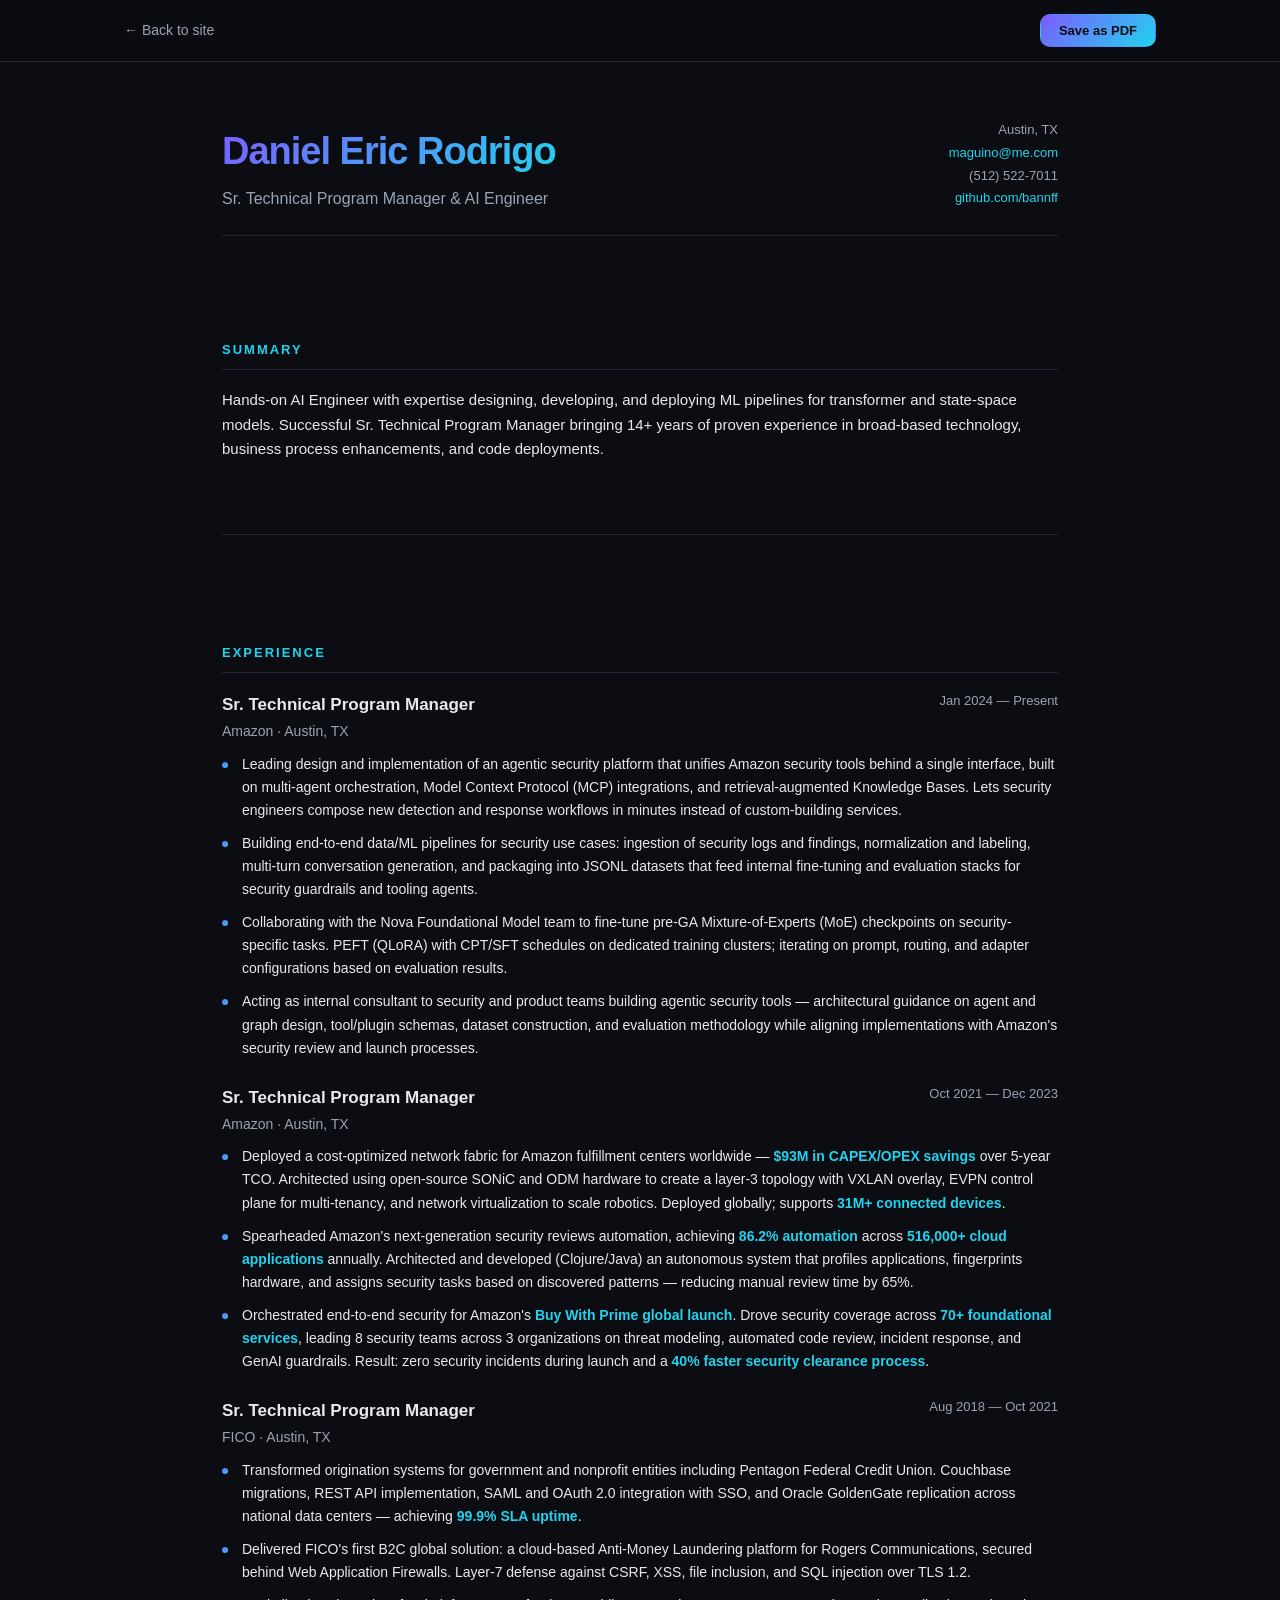
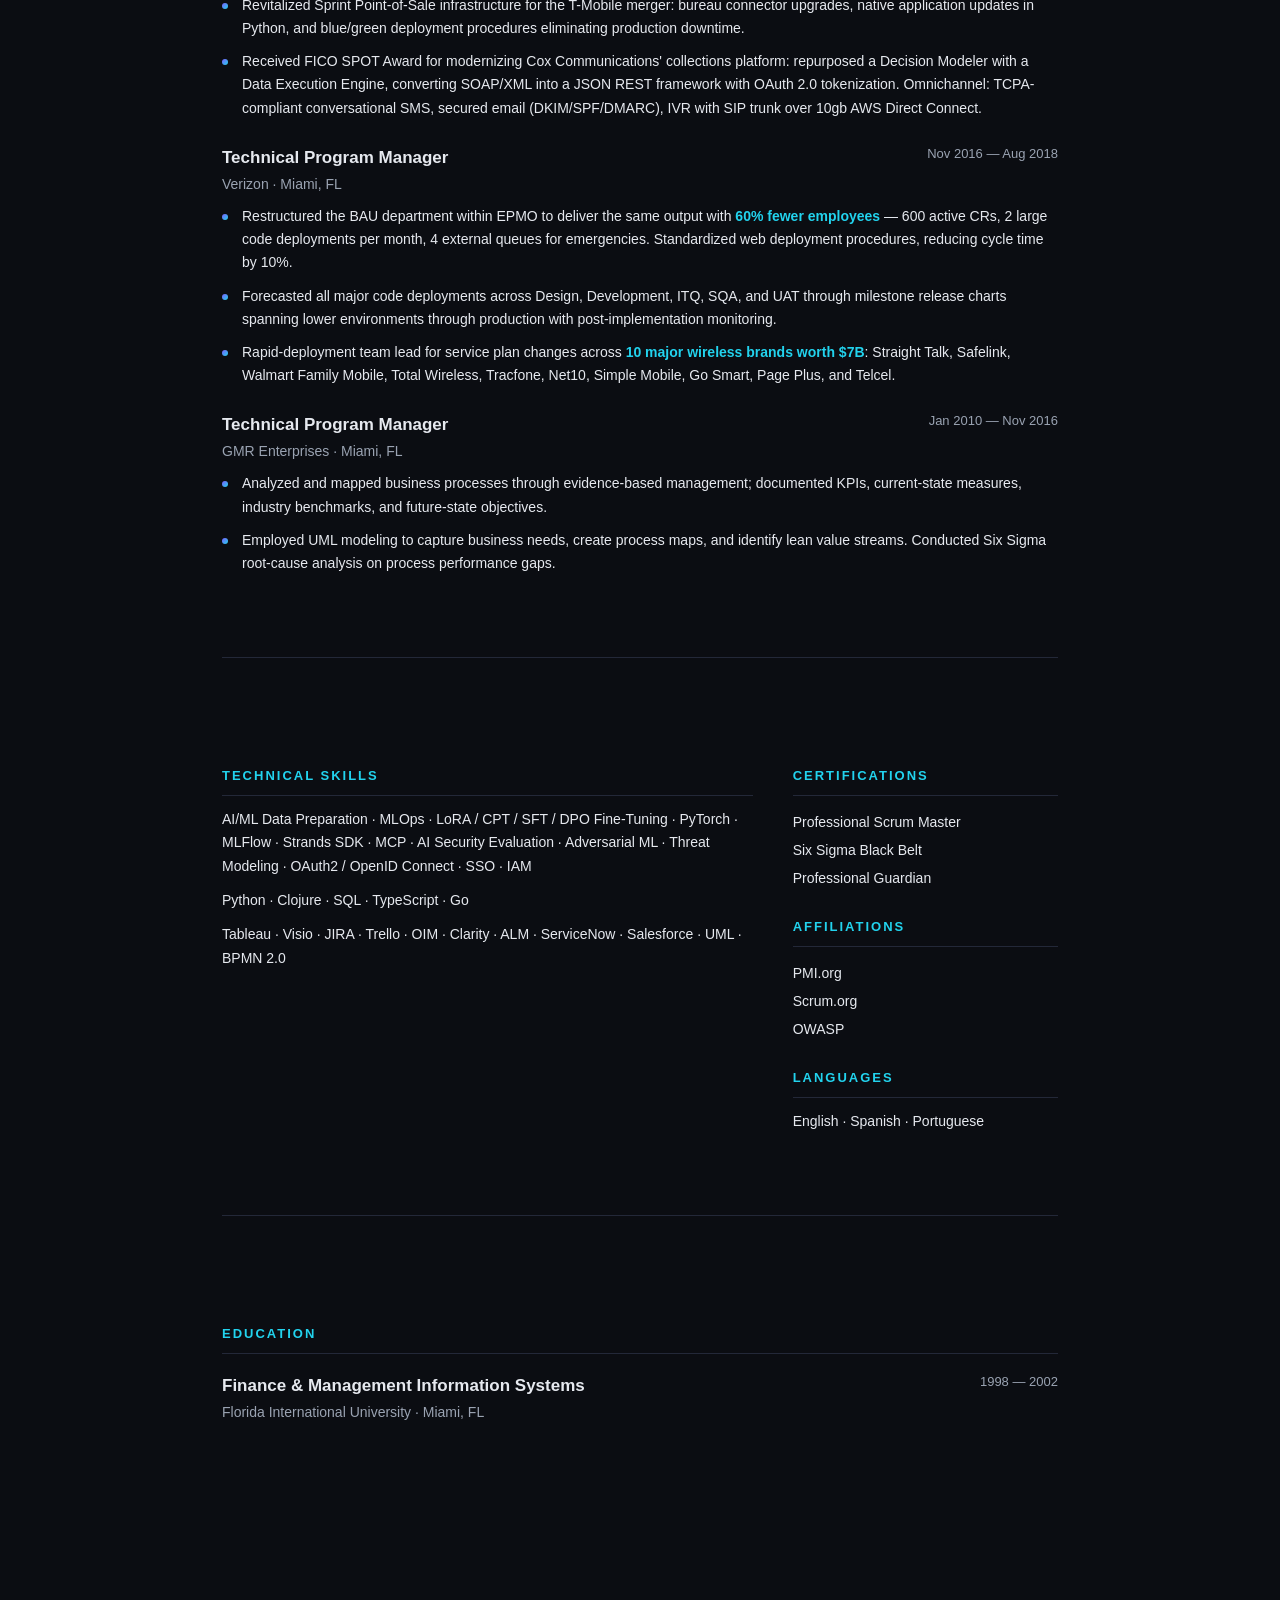
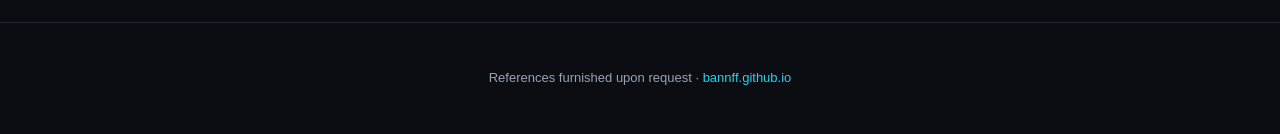
==== resume.html @ 6286c417 "feat: programs section, resume page, SEO, OG tags, sticky resume link" ====
<!DOCTYPE html>
<html lang="en">
<head>
  <meta charset="UTF-8" />
  <meta name="viewport" content="width=device-width, initial-scale=1.0" />
  <title>Daniel Rodrigo — Resume</title>
  <meta name="description" content="Resume of Daniel Rodrigo, Sr. Technical Program Manager and AI Engineer at Amazon. 14+ years of experience." />
  <link rel="icon" href="data:image/svg+xml,<svg xmlns=%22http://www.w3.org/2000/svg%22 viewBox=%220 0 100 100%22><text y=%22.9em%22 font-size=%2290%22>⚡</text></svg>" />
  <link rel="stylesheet" href="styles.css" />
  <link rel="stylesheet" href="resume.css" />
</head>
<body class="resume-body">
  <nav class="resume-nav">
    <div class="container resume-nav-inner">
      <a href="index.html" class="back-link">← Back to site</a>
      <button onclick="window.print()" class="btn primary print-btn">Save as PDF</button>
    </div>
  </nav>

  <main class="resume">
    <header class="resume-header">
      <div class="resume-header-left">
        <h1>Daniel Eric Rodrigo</h1>
        <p class="resume-title">Sr. Technical Program Manager &amp; AI Engineer</p>
      </div>
      <div class="resume-header-right">
        <p>Austin, TX</p>
        <p><a href="mailto:maguino@me.com">maguino@me.com</a></p>
        <p>(512) 522-7011</p>
        <p><a href="https://github.com/bannff" target="_blank" rel="noopener">github.com/bannff</a></p>
      </div>
    </header>

    <section class="resume-section">
      <h2>Summary</h2>
      <p>Hands-on AI Engineer with expertise designing, developing, and deploying ML pipelines for transformer and state-space models. Successful Sr. Technical Program Manager bringing 14+ years of proven experience in broad-based technology, business process enhancements, and code deployments.</p>
    </section>

    <section class="resume-section">
      <h2>Experience</h2>

      <article class="job">
        <div class="job-header">
          <div>
            <h3>Sr. Technical Program Manager</h3>
            <p class="company">Amazon · Austin, TX</p>
          </div>
          <p class="dates">Jan 2024 — Present</p>
        </div>
        <ul>
          <li>Leading design and implementation of an agentic security platform that unifies Amazon security tools behind a single interface, built on multi-agent orchestration, Model Context Protocol (MCP) integrations, and retrieval-augmented Knowledge Bases. Lets security engineers compose new detection and response workflows in minutes instead of custom-building services.</li>
          <li>Building end-to-end data/ML pipelines for security use cases: ingestion of security logs and findings, normalization and labeling, multi-turn conversation generation, and packaging into JSONL datasets that feed internal fine-tuning and evaluation stacks for security guardrails and tooling agents.</li>
          <li>Collaborating with the Nova Foundational Model team to fine-tune pre-GA Mixture-of-Experts (MoE) checkpoints on security-specific tasks. PEFT (QLoRA) with CPT/SFT schedules on dedicated training clusters; iterating on prompt, routing, and adapter configurations based on evaluation results.</li>
          <li>Acting as internal consultant to security and product teams building agentic security tools — architectural guidance on agent and graph design, tool/plugin schemas, dataset construction, and evaluation methodology while aligning implementations with Amazon's security review and launch processes.</li>
        </ul>
      </article>

      <article class="job">
        <div class="job-header">
          <div>
            <h3>Sr. Technical Program Manager</h3>
            <p class="company">Amazon · Austin, TX</p>
          </div>
          <p class="dates">Oct 2021 — Dec 2023</p>
        </div>
        <ul>
          <li>Deployed a cost-optimized network fabric for Amazon fulfillment centers worldwide — <strong>$93M in CAPEX/OPEX savings</strong> over 5-year TCO. Architected using open-source SONiC and ODM hardware to create a layer-3 topology with VXLAN overlay, EVPN control plane for multi-tenancy, and network virtualization to scale robotics. Deployed globally; supports <strong>31M+ connected devices</strong>.</li>
          <li>Spearheaded Amazon's next-generation security reviews automation, achieving <strong>86.2% automation</strong> across <strong>516,000+ cloud applications</strong> annually. Architected and developed (Clojure/Java) an autonomous system that profiles applications, fingerprints hardware, and assigns security tasks based on discovered patterns — reducing manual review time by 65%.</li>
          <li>Orchestrated end-to-end security for Amazon's <strong>Buy With Prime global launch</strong>. Drove security coverage across <strong>70+ foundational services</strong>, leading 8 security teams across 3 organizations on threat modeling, automated code review, incident response, and GenAI guardrails. Result: zero security incidents during launch and a <strong>40% faster security clearance process</strong>.</li>
        </ul>
      </article>

      <article class="job">
        <div class="job-header">
          <div>
            <h3>Sr. Technical Program Manager</h3>
            <p class="company">FICO · Austin, TX</p>
          </div>
          <p class="dates">Aug 2018 — Oct 2021</p>
        </div>
        <ul>
          <li>Transformed origination systems for government and nonprofit entities including Pentagon Federal Credit Union. Couchbase migrations, REST API implementation, SAML and OAuth 2.0 integration with SSO, and Oracle GoldenGate replication across national data centers — achieving <strong>99.9% SLA uptime</strong>.</li>
          <li>Delivered FICO's first B2C global solution: a cloud-based Anti-Money Laundering platform for Rogers Communications, secured behind Web Application Firewalls. Layer-7 defense against CSRF, XSS, file inclusion, and SQL injection over TLS 1.2.</li>
          <li>Revitalized Sprint Point-of-Sale infrastructure for the T-Mobile merger: bureau connector upgrades, native application updates in Python, and blue/green deployment procedures eliminating production downtime.</li>
          <li>Received FICO SPOT Award for modernizing Cox Communications' collections platform: repurposed a Decision Modeler with a Data Execution Engine, converting SOAP/XML into a JSON REST framework with OAuth 2.0 tokenization. Omnichannel: TCPA-compliant conversational SMS, secured email (DKIM/SPF/DMARC), IVR with SIP trunk over 10gb AWS Direct Connect.</li>
        </ul>
      </article>

      <article class="job">
        <div class="job-header">
          <div>
            <h3>Technical Program Manager</h3>
            <p class="company">Verizon · Miami, FL</p>
          </div>
          <p class="dates">Nov 2016 — Aug 2018</p>
        </div>
        <ul>
          <li>Restructured the BAU department within EPMO to deliver the same output with <strong>60% fewer employees</strong> — 600 active CRs, 2 large code deployments per month, 4 external queues for emergencies. Standardized web deployment procedures, reducing cycle time by 10%.</li>
          <li>Forecasted all major code deployments across Design, Development, ITQ, SQA, and UAT through milestone release charts spanning lower environments through production with post-implementation monitoring.</li>
          <li>Rapid-deployment team lead for service plan changes across <strong>10 major wireless brands worth $7B</strong>: Straight Talk, Safelink, Walmart Family Mobile, Total Wireless, Tracfone, Net10, Simple Mobile, Go Smart, Page Plus, and Telcel.</li>
        </ul>
      </article>

      <article class="job">
        <div class="job-header">
          <div>
            <h3>Technical Program Manager</h3>
            <p class="company">GMR Enterprises · Miami, FL</p>
          </div>
          <p class="dates">Jan 2010 — Nov 2016</p>
        </div>
        <ul>
          <li>Analyzed and mapped business processes through evidence-based management; documented KPIs, current-state measures, industry benchmarks, and future-state objectives.</li>
          <li>Employed UML modeling to capture business needs, create process maps, and identify lean value streams. Conducted Six Sigma root-cause analysis on process performance gaps.</li>
        </ul>
      </article>
    </section>

    <section class="resume-section resume-grid">
      <div>
        <h2>Technical Skills</h2>
        <p class="skill-line">AI/ML Data Preparation · MLOps · LoRA / CPT / SFT / DPO Fine-Tuning · PyTorch · MLFlow · Strands SDK · MCP · AI Security Evaluation · Adversarial ML · Threat Modeling · OAuth2 / OpenID Connect · SSO · IAM</p>
        <p class="skill-line">Python · Clojure · SQL · TypeScript · Go</p>
        <p class="skill-line">Tableau · Visio · JIRA · Trello · OIM · Clarity · ALM · ServiceNow · Salesforce · UML · BPMN 2.0</p>
      </div>
      <div>
        <h2>Certifications</h2>
        <ul class="plain-list">
          <li>Professional Scrum Master</li>
          <li>Six Sigma Black Belt</li>
          <li>Professional Guardian</li>
        </ul>
        <h2>Affiliations</h2>
        <ul class="plain-list">
          <li>PMI.org</li>
          <li>Scrum.org</li>
          <li>OWASP</li>
        </ul>
        <h2>Languages</h2>
        <p class="skill-line">English · Spanish · Portuguese</p>
      </div>
    </section>

    <section class="resume-section">
      <h2>Education</h2>
      <article class="job">
        <div class="job-header">
          <div>
            <h3>Finance &amp; Management Information Systems</h3>
            <p class="company">Florida International University · Miami, FL</p>
          </div>
          <p class="dates">1998 — 2002</p>
        </div>
      </article>
    </section>
  </main>

  <footer class="resume-footer">
    <div class="container">
      <p>References furnished upon request · <a href="index.html">bannff.github.io</a></p>
    </div>
  </footer>
</body>
</html>
---- styles.css ----
:root {
  --bg: #0b0d12;
  --bg-elev: #11141b;
  --bg-card: #161a23;
  --border: #232838;
  --text: #e6e9ef;
  --text-dim: #9aa3b2;
  --accent: #7c5cff;
  --accent-2: #22d3ee;
  --accent-grad: linear-gradient(135deg, #7c5cff 0%, #22d3ee 100%);
  --radius: 14px;
  --shadow: 0 10px 40px rgba(0, 0, 0, 0.4);
}

* { box-sizing: border-box; }

html, body {
  margin: 0;
  padding: 0;
  background: var(--bg);
  color: var(--text);
  font-family: -apple-system, BlinkMacSystemFont, "Segoe UI", Inter, Roboto, sans-serif;
  line-height: 1.6;
  -webkit-font-smoothing: antialiased;
}

a { color: inherit; text-decoration: none; }

.container {
  max-width: 1080px;
  margin: 0 auto;
  padding: 0 24px;
}

/* RESUME FAB — fixed top-right resume link */
.resume-fab {
  position: fixed;
  top: 20px;
  right: 20px;
  z-index: 100;
  display: inline-flex;
  align-items: center;
  gap: 8px;
  padding: 10px 16px;
  background: rgba(22, 26, 35, 0.75);
  backdrop-filter: blur(12px);
  -webkit-backdrop-filter: blur(12px);
  border: 1px solid var(--border);
  border-radius: 999px;
  font-size: 13px;
  font-weight: 600;
  color: var(--text);
  transition: border-color 0.15s ease, transform 0.15s ease, color 0.15s ease;
}

.resume-fab:hover {
  border-color: var(--accent);
  color: var(--accent-2);
  transform: translateY(-1px);
}

.resume-fab svg {
  flex-shrink: 0;
}

@media (max-width: 480px) {
  .resume-fab span { display: none; }
  .resume-fab { padding: 10px; }
}

/* HERO */
.hero {
  padding: 96px 0 64px;
  background:
    radial-gradient(circle at 20% 0%, rgba(124, 92, 255, 0.18), transparent 50%),
    radial-gradient(circle at 85% 30%, rgba(34, 211, 238, 0.12), transparent 50%),
    var(--bg);
  border-bottom: 1px solid var(--border);
}

.hero-grid {
  display: grid;
  grid-template-columns: 1fr auto;
  gap: 48px;
  align-items: center;
}

.eyebrow {
  text-transform: uppercase;
  letter-spacing: 2px;
  font-size: 12px;
  color: var(--text-dim);
  margin: 0 0 16px;
}

.hero h1 {
  font-size: clamp(40px, 6vw, 64px);
  font-weight: 800;
  margin: 0 0 12px;
  background: var(--accent-grad);
  -webkit-background-clip: text;
  background-clip: text;
  -webkit-text-fill-color: transparent;
  letter-spacing: -1.5px;
}

.tagline {
  font-size: 18px;
  color: var(--text);
  margin: 0 0 20px;
  font-weight: 500;
}

.bio {
  font-size: 16px;
  color: var(--text-dim);
  max-width: 580px;
  margin: 0 0 28px;
}

.avatar-wrap {
  position: relative;
}

.avatar {
  width: 200px;
  height: 200px;
  border-radius: 50%;
  border: 3px solid transparent;
  background:
    linear-gradient(var(--bg), var(--bg)) padding-box,
    var(--accent-grad) border-box;
  box-shadow: var(--shadow);
}

/* BUTTONS */
.cta-row {
  display: flex;
  flex-wrap: wrap;
  gap: 12px;
}

.btn {
  display: inline-block;
  padding: 11px 22px;
  border-radius: 10px;
  font-weight: 600;
  font-size: 14px;
  border: 1px solid var(--border);
  background: var(--bg-elev);
  color: var(--text);
  transition: transform 0.15s ease, border-color 0.15s ease, background 0.15s ease;
}

.btn:hover {
  transform: translateY(-2px);
  border-color: var(--accent);
}

.btn.primary {
  background: var(--accent-grad);
  border-color: transparent;
  color: #0b0d12;
}

/* SECTIONS */
main section {
  padding: 72px 0;
  border-bottom: 1px solid var(--border);
}

main section:last-child {
  border-bottom: none;
}

h2 {
  font-size: 32px;
  font-weight: 700;
  margin: 0 0 32px;
  letter-spacing: -0.5px;
}

/* SKILLS */
.skills-grid {
  display: grid;
  grid-template-columns: repeat(auto-fit, minmax(260px, 1fr));
  gap: 20px;
}

.skill-card {
  background: var(--bg-card);
  border: 1px solid var(--border);
  border-radius: var(--radius);
  padding: 24px;
  transition: border-color 0.2s ease, transform 0.2s ease;
}

.skill-card:hover {
  border-color: var(--accent);
  transform: translateY(-2px);
}

.skill-card h3 {
  margin: 0 0 14px;
  font-size: 16px;
  color: var(--accent-2);
  font-weight: 600;
}

.skill-card ul {
  list-style: none;
  padding: 0;
  margin: 0;
}

.skill-card li {
  font-size: 14px;
  color: var(--text-dim);
  padding: 4px 0;
}

.skill-card.featured {
  background: linear-gradient(135deg, rgba(124, 92, 255, 0.12), rgba(34, 211, 238, 0.06));
  border-color: rgba(124, 92, 255, 0.4);
}

.skill-card.featured h3 {
  background: var(--accent-grad);
  -webkit-background-clip: text;
  background-clip: text;
  -webkit-text-fill-color: transparent;
}

.skill-card.featured li strong {
  color: var(--text);
  font-weight: 700;
}

.skill-card.featured li em {
  font-style: normal;
  color: var(--accent-2);
  font-weight: 600;
}

/* PROGRAMS */
.programs-grid {
  display: grid;
  grid-template-columns: repeat(auto-fit, minmax(360px, 1fr));
  gap: 20px;
}

.program-card {
  background: var(--bg-card);
  border: 1px solid var(--border);
  border-radius: var(--radius);
  padding: 28px;
  transition: border-color 0.2s ease, transform 0.2s ease, box-shadow 0.2s ease;
}

.program-card:hover {
  border-color: var(--accent);
  transform: translateY(-3px);
  box-shadow: var(--shadow);
}

.program-card.private {
  background: linear-gradient(135deg, rgba(124, 92, 255, 0.08), rgba(34, 211, 238, 0.04));
}

.program-header {
  display: flex;
  justify-content: space-between;
  align-items: flex-start;
  gap: 12px;
  margin-bottom: 12px;
}

.program-header h3 {
  margin: 0;
  font-size: 18px;
  font-weight: 700;
  line-height: 1.3;
}

.program-badge {
  font-size: 10px;
  background: rgba(124, 92, 255, 0.15);
  border: 1px solid rgba(124, 92, 255, 0.3);
  color: var(--accent);
  padding: 3px 10px;
  border-radius: 999px;
  font-weight: 700;
  letter-spacing: 0.5px;
  text-transform: uppercase;
  white-space: nowrap;
  flex-shrink: 0;
}

.program-badge.muted {
  background: var(--bg-elev);
  border-color: var(--border);
  color: var(--text-dim);
}

.program-card p {
  color: var(--text-dim);
  margin: 0 0 18px;
  font-size: 14px;
  line-height: 1.6;
}

.metrics {
  display: grid;
  grid-template-columns: repeat(3, 1fr);
  gap: 12px;
  padding-top: 16px;
  border-top: 1px solid var(--border);
}

.metric {
  display: flex;
  flex-direction: column;
  text-align: center;
}

.metric strong {
  font-size: 22px;
  font-weight: 800;
  background: var(--accent-grad);
  -webkit-background-clip: text;
  background-clip: text;
  -webkit-text-fill-color: transparent;
  letter-spacing: -0.5px;
}

.metric span {
  font-size: 11px;
  color: var(--text-dim);
  text-transform: uppercase;
  letter-spacing: 0.5px;
  margin-top: 2px;
}

/* PROJECTS */
.project-grid {
  display: grid;
  grid-template-columns: repeat(auto-fit, minmax(320px, 1fr));
  gap: 20px;
}

.project-card {
  display: block;
  background: var(--bg-card);
  border: 1px solid var(--border);
  border-radius: var(--radius);
  padding: 28px;
  transition: border-color 0.2s ease, transform 0.2s ease, box-shadow 0.2s ease;
}

.project-card:hover {
  border-color: var(--accent);
  transform: translateY(-3px);
  box-shadow: var(--shadow);
}

.project-head {
  display: flex;
  justify-content: space-between;
  align-items: center;
  gap: 12px;
  margin-bottom: 12px;
}

.project-head h3 {
  margin: 0;
  font-size: 19px;
  font-weight: 700;
}

.lang {
  font-size: 11px;
  color: var(--accent-2);
  background: rgba(34, 211, 238, 0.1);
  padding: 4px 10px;
  border-radius: 999px;
  font-weight: 600;
  letter-spacing: 0.5px;
}

.project-card p {
  color: var(--text-dim);
  margin: 0 0 16px;
  font-size: 14px;
}

.tags {
  display: flex;
  flex-wrap: wrap;
  gap: 6px;
}

.tags span {
  font-size: 11px;
  background: var(--bg-elev);
  border: 1px solid var(--border);
  padding: 3px 10px;
  border-radius: 999px;
  color: var(--text-dim);
}

/* FOOTER */
footer {
  padding: 32px 0;
  text-align: center;
  color: var(--text-dim);
  font-size: 13px;
  border-top: 1px solid var(--border);
}

/* RESPONSIVE */
@media (max-width: 720px) {
  .hero { padding: 64px 0 48px; }
  .hero-grid {
    grid-template-columns: 1fr;
    text-align: center;
  }
  .avatar-wrap { order: -1; }
  .avatar { width: 140px; height: 140px; }
  .bio { margin-left: auto; margin-right: auto; }
  .cta-row { justify-content: center; }
  main section { padding: 56px 0; }
}
---- resume.css ----
/* RESUME PAGE */

.resume-body {
  background: var(--bg);
}

.resume-nav {
  position: sticky;
  top: 0;
  z-index: 10;
  background: rgba(11, 13, 18, 0.85);
  backdrop-filter: blur(12px);
  -webkit-backdrop-filter: blur(12px);
  border-bottom: 1px solid var(--border);
  padding: 14px 0;
}

.resume-nav-inner {
  display: flex;
  justify-content: space-between;
  align-items: center;
}

.back-link {
  color: var(--text-dim);
  font-size: 14px;
  font-weight: 500;
  transition: color 0.15s ease;
}

.back-link:hover {
  color: var(--accent-2);
}

.print-btn {
  font-size: 13px;
  padding: 8px 18px;
}

.resume {
  max-width: 900px;
  margin: 0 auto;
  padding: 56px 32px 80px;
}

.resume-header {
  display: flex;
  justify-content: space-between;
  align-items: flex-end;
  gap: 32px;
  padding-bottom: 24px;
  margin-bottom: 32px;
  border-bottom: 1px solid var(--border);
}

.resume-header h1 {
  font-size: 38px;
  margin: 0 0 4px;
  font-weight: 800;
  background: var(--accent-grad);
  -webkit-background-clip: text;
  background-clip: text;
  -webkit-text-fill-color: transparent;
  letter-spacing: -1px;
}

.resume-title {
  font-size: 16px;
  color: var(--text-dim);
  margin: 0;
  font-weight: 500;
}

.resume-header-right {
  text-align: right;
  font-size: 13px;
  color: var(--text-dim);
}

.resume-header-right p {
  margin: 2px 0;
}

.resume-header-right a {
  color: var(--accent-2);
}

.resume-header-right a:hover {
  text-decoration: underline;
}

.resume-section {
  margin-bottom: 36px;
}

.resume-section > h2 {
  font-size: 13px;
  text-transform: uppercase;
  letter-spacing: 2px;
  color: var(--accent-2);
  font-weight: 700;
  margin: 0 0 18px;
  padding-bottom: 8px;
  border-bottom: 1px solid var(--border);
}

.resume-section > p {
  color: var(--text);
  font-size: 15px;
  line-height: 1.65;
  margin: 0;
}

.job {
  margin-bottom: 24px;
}

.job:last-child {
  margin-bottom: 0;
}

.job-header {
  display: flex;
  justify-content: space-between;
  align-items: flex-start;
  gap: 16px;
  margin-bottom: 10px;
}

.job-header h3 {
  margin: 0;
  font-size: 17px;
  font-weight: 700;
  color: var(--text);
}

.company {
  font-size: 14px;
  color: var(--text-dim);
  margin: 2px 0 0;
}

.dates {
  font-size: 13px;
  color: var(--text-dim);
  margin: 0;
  white-space: nowrap;
  font-variant-numeric: tabular-nums;
}

.job ul {
  list-style: none;
  padding: 0;
  margin: 0;
}

.job ul li {
  position: relative;
  padding-left: 20px;
  margin-bottom: 10px;
  font-size: 14px;
  line-height: 1.65;
  color: var(--text);
}

.job ul li::before {
  content: "";
  position: absolute;
  left: 0;
  top: 9px;
  width: 6px;
  height: 6px;
  border-radius: 50%;
  background: var(--accent-grad);
}

.job ul li strong {
  color: var(--accent-2);
  font-weight: 700;
}

.resume-grid {
  display: grid;
  grid-template-columns: 2fr 1fr;
  gap: 40px;
}

.resume-grid h2 {
  font-size: 13px;
  text-transform: uppercase;
  letter-spacing: 2px;
  color: var(--accent-2);
  font-weight: 700;
  margin: 0 0 12px;
  padding-bottom: 8px;
  border-bottom: 1px solid var(--border);
}

.resume-grid h2:not(:first-child) {
  margin-top: 24px;
}

.skill-line {
  font-size: 14px;
  color: var(--text);
  line-height: 1.7;
  margin: 0 0 10px;
}

.plain-list {
  list-style: none;
  padding: 0;
  margin: 0;
}

.plain-list li {
  font-size: 14px;
  color: var(--text);
  padding: 3px 0;
}

.resume-footer {
  padding: 32px 0;
  text-align: center;
  color: var(--text-dim);
  font-size: 13px;
  border-top: 1px solid var(--border);
}

.resume-footer a {
  color: var(--accent-2);
}

@media (max-width: 720px) {
  .resume { padding: 32px 20px 60px; }
  .resume-header {
    flex-direction: column;
    align-items: flex-start;
    gap: 16px;
  }
  .resume-header-right { text-align: left; }
  .resume-header h1 { font-size: 30px; }
  .resume-grid { grid-template-columns: 1fr; gap: 20px; }
  .job-header {
    flex-direction: column;
    gap: 4px;
  }
}

/* PRINT STYLES — clean, print-friendly when user hits Cmd+P / Save as PDF */
@media print {
  @page {
    margin: 0.5in;
  }

  body, .resume-body {
    background: white !important;
    color: black !important;
  }

  .resume-nav,
  .resume-footer { display: none !important; }

  .resume {
    max-width: 100% !important;
    padding: 0 !important;
    margin: 0 !important;
  }

  .resume-header h1 {
    color: black !important;
    -webkit-text-fill-color: black !important;
    background: none !important;
    font-size: 28px !important;
  }

  .resume-title,
  .company,
  .dates,
  .resume-header-right,
  .resume-header-right p,
  .resume-section > p,
  .job ul li,
  .skill-line,
  .plain-list li {
    color: black !important;
  }

  .resume-section > h2,
  .resume-grid h2 {
    color: #444 !important;
    border-bottom-color: #ccc !important;
  }

  .resume-header { border-bottom-color: #ccc !important; }

  .job ul li::before { background: #444 !important; }

  .job ul li strong { color: black !important; }

  .resume-header-right a,
  .resume-footer a { color: black !important; text-decoration: underline; }

  .job { page-break-inside: avoid; }
}
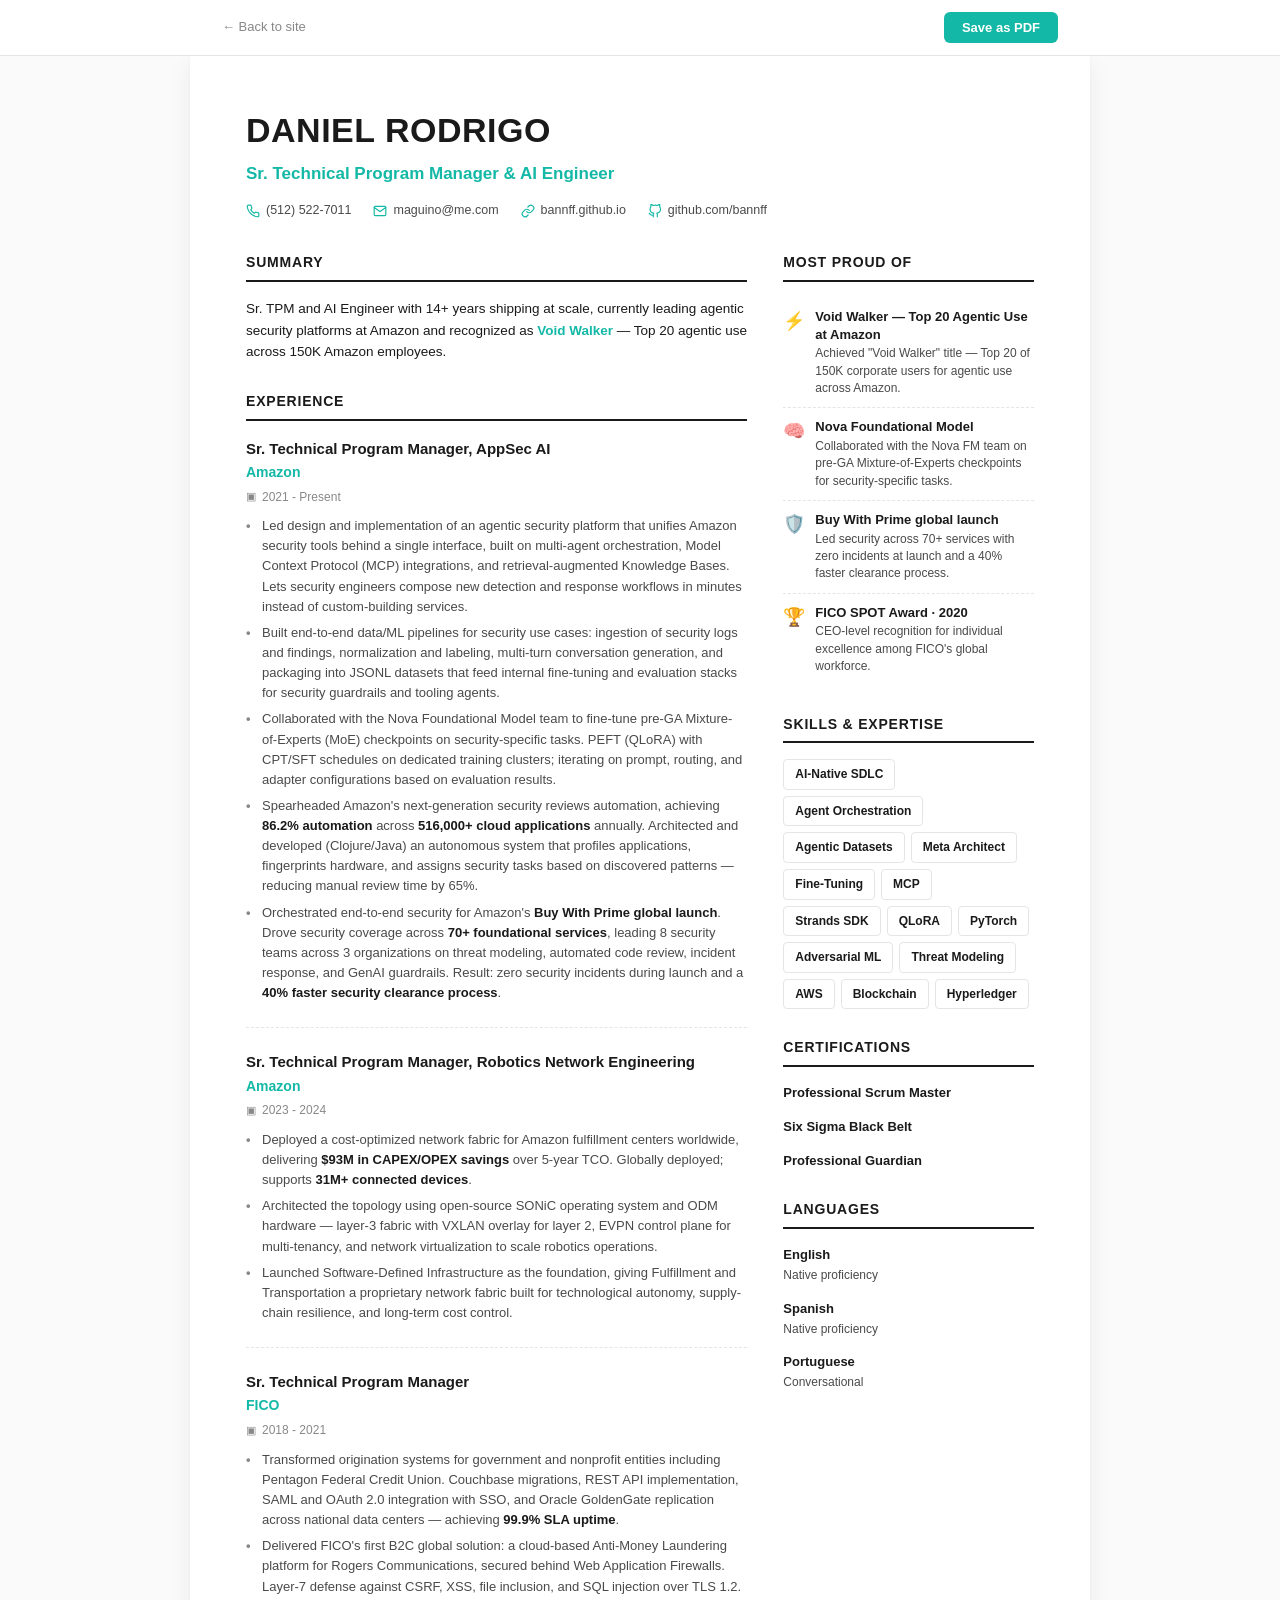
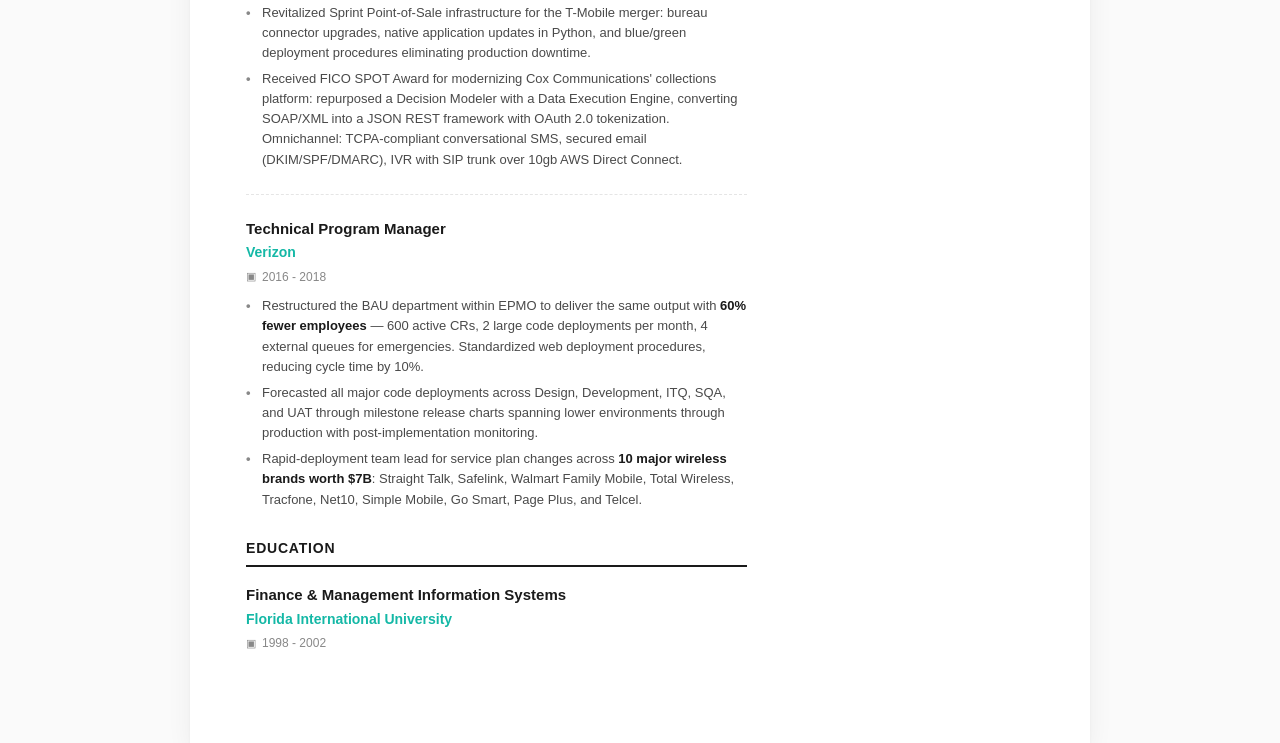
==== commit a7343a6c: "feat: trendy two-column resume — summary, AppSec/Robotics split, real sidebar content" ====
--- a/resume.html
+++ b/resume.html
@@ -6,159 +6,191 @@
   <title>Daniel Rodrigo — Resume</title>
   <meta name="description" content="Resume of Daniel Rodrigo, Sr. Technical Program Manager and AI Engineer at Amazon. 14+ years of experience." />
   <link rel="icon" href="data:image/svg+xml,<svg xmlns=%22http://www.w3.org/2000/svg%22 viewBox=%220 0 100 100%22><text y=%22.9em%22 font-size=%2290%22>⚡</text></svg>" />
-  <link rel="stylesheet" href="styles.css" />
   <link rel="stylesheet" href="resume.css" />
 </head>
 <body class="resume-body">
   <nav class="resume-nav">
-    <div class="container resume-nav-inner">
+    <div class="resume-nav-inner">
       <a href="index.html" class="back-link">← Back to site</a>
-      <button onclick="window.print()" class="btn primary print-btn">Save as PDF</button>
+      <button onclick="window.print()" class="print-btn">Save as PDF</button>
     </div>
   </nav>
 
   <main class="resume">
     <header class="resume-header">
-      <div class="resume-header-left">
-        <h1>Daniel Eric Rodrigo</h1>
-        <p class="resume-title">Sr. Technical Program Manager &amp; AI Engineer</p>
-      </div>
-      <div class="resume-header-right">
-        <p>Austin, TX</p>
-        <p><a href="mailto:maguino@me.com">maguino@me.com</a></p>
-        <p>(512) 522-7011</p>
-        <p><a href="https://github.com/bannff" target="_blank" rel="noopener">github.com/bannff</a></p>
+      <h1>DANIEL RODRIGO</h1>
+      <p class="resume-title">Sr. Technical Program Manager &amp; AI Engineer</p>
+      <div class="contact-row">
+        <span class="contact-item">
+          <svg viewBox="0 0 24 24" width="14" height="14" fill="none" stroke="currentColor" stroke-width="2" stroke-linecap="round" stroke-linejoin="round"><path d="M22 16.92v3a2 2 0 0 1-2.18 2 19.79 19.79 0 0 1-8.63-3.07 19.5 19.5 0 0 1-6-6 19.79 19.79 0 0 1-3.07-8.67A2 2 0 0 1 4.11 2h3a2 2 0 0 1 2 1.72 12.84 12.84 0 0 0 .7 2.81 2 2 0 0 1-.45 2.11L8.09 9.91a16 16 0 0 0 6 6l1.27-1.27a2 2 0 0 1 2.11-.45 12.84 12.84 0 0 0 2.81.7A2 2 0 0 1 22 16.92z"/></svg>
+          (512) 522-7011
+        </span>
+        <span class="contact-item">
+          <svg viewBox="0 0 24 24" width="14" height="14" fill="none" stroke="currentColor" stroke-width="2" stroke-linecap="round" stroke-linejoin="round"><path d="M4 4h16c1.1 0 2 .9 2 2v12c0 1.1-.9 2-2 2H4c-1.1 0-2-.9-2-2V6c0-1.1.9-2 2-2z"/><polyline points="22,6 12,13 2,6"/></svg>
+          <a href="mailto:maguino@me.com">maguino@me.com</a>
+        </span>
+        <span class="contact-item">
+          <svg viewBox="0 0 24 24" width="14" height="14" fill="none" stroke="currentColor" stroke-width="2" stroke-linecap="round" stroke-linejoin="round"><path d="M10 13a5 5 0 0 0 7.54.54l3-3a5 5 0 0 0-7.07-7.07l-1.72 1.71"/><path d="M14 11a5 5 0 0 0-7.54-.54l-3 3a5 5 0 0 0 7.07 7.07l1.71-1.71"/></svg>
+          <a href="https://bannff.github.io" target="_blank" rel="noopener">bannff.github.io</a>
+        </span>
+        <span class="contact-item">
+          <svg viewBox="0 0 24 24" width="14" height="14" fill="none" stroke="currentColor" stroke-width="2" stroke-linecap="round" stroke-linejoin="round"><path d="M9 19c-5 1.5-5-2.5-7-3m14 6v-3.87a3.37 3.37 0 0 0-.94-2.61c3.14-.35 6.44-1.54 6.44-7A5.44 5.44 0 0 0 20 4.77 5.07 5.07 0 0 0 19.91 1S18.73.65 16 2.48a13.38 13.38 0 0 0-7 0C6.27.65 5.09 1 5.09 1A5.07 5.07 0 0 0 5 4.77a5.44 5.44 0 0 0-1.5 3.78c0 5.42 3.3 6.61 6.44 7A3.37 3.37 0 0 0 9 18.13V22"/></svg>
+          <a href="https://github.com/bannff" target="_blank" rel="noopener">github.com/bannff</a>
+        </span>
       </div>
     </header>
 
-    <section class="resume-section">
-      <h2>Summary</h2>
-      <p>Hands-on AI Engineer with expertise designing, developing, and deploying ML pipelines for transformer and state-space models. Successful Sr. Technical Program Manager bringing 14+ years of proven experience in broad-based technology, business process enhancements, and code deployments.</p>
-    </section>
+    <div class="resume-grid">
+      <div class="resume-main">
+        <section class="resume-section">
+          <h2>Summary</h2>
+          <p class="summary">Sr. TPM and AI Engineer with 14+ years shipping at scale, currently leading agentic security platforms at Amazon and recognized as <em>Void Walker</em> — Top 20 agentic use across 150K Amazon employees.</p>
+        </section>
 
-    <section class="resume-section">
-      <h2>Experience</h2>
+        <section class="resume-section">
+          <h2>Experience</h2>
 
-      <article class="job">
-        <div class="job-header">
-          <div>
-            <h3>Sr. Technical Program Manager</h3>
-            <p class="company">Amazon · Austin, TX</p>
+          <article class="job">
+            <h3 class="job-title">Sr. Technical Program Manager, AppSec AI</h3>
+            <p class="job-company">Amazon</p>
+            <p class="job-dates"><span class="date-icon">▣</span> 2021 - Present</p>
+            <ul>
+              <li>Led design and implementation of an agentic security platform that unifies Amazon security tools behind a single interface, built on multi-agent orchestration, Model Context Protocol (MCP) integrations, and retrieval-augmented Knowledge Bases. Lets security engineers compose new detection and response workflows in minutes instead of custom-building services.</li>
+              <li>Built end-to-end data/ML pipelines for security use cases: ingestion of security logs and findings, normalization and labeling, multi-turn conversation generation, and packaging into JSONL datasets that feed internal fine-tuning and evaluation stacks for security guardrails and tooling agents.</li>
+              <li>Collaborated with the Nova Foundational Model team to fine-tune pre-GA Mixture-of-Experts (MoE) checkpoints on security-specific tasks. PEFT (QLoRA) with CPT/SFT schedules on dedicated training clusters; iterating on prompt, routing, and adapter configurations based on evaluation results.</li>
+              <li>Spearheaded Amazon's next-generation security reviews automation, achieving <strong>86.2% automation</strong> across <strong>516,000+ cloud applications</strong> annually. Architected and developed (Clojure/Java) an autonomous system that profiles applications, fingerprints hardware, and assigns security tasks based on discovered patterns — reducing manual review time by 65%.</li>
+              <li>Orchestrated end-to-end security for Amazon's <strong>Buy With Prime global launch</strong>. Drove security coverage across <strong>70+ foundational services</strong>, leading 8 security teams across 3 organizations on threat modeling, automated code review, incident response, and GenAI guardrails. Result: zero security incidents during launch and a <strong>40% faster security clearance process</strong>.</li>
+            </ul>
+          </article>
+
+          <article class="job">
+            <h3 class="job-title">Sr. Technical Program Manager, Robotics Network Engineering</h3>
+            <p class="job-company">Amazon</p>
+            <p class="job-dates"><span class="date-icon">▣</span> 2023 - 2024</p>
+            <ul>
+              <li>Deployed a cost-optimized network fabric for Amazon fulfillment centers worldwide, delivering <strong>$93M in CAPEX/OPEX savings</strong> over 5-year TCO. Globally deployed; supports <strong>31M+ connected devices</strong>.</li>
+              <li>Architected the topology using open-source SONiC operating system and ODM hardware — layer-3 fabric with VXLAN overlay for layer 2, EVPN control plane for multi-tenancy, and network virtualization to scale robotics operations.</li>
+              <li>Launched Software-Defined Infrastructure as the foundation, giving Fulfillment and Transportation a proprietary network fabric built for technological autonomy, supply-chain resilience, and long-term cost control.</li>
+            </ul>
+          </article>
+
+          <article class="job">
+            <h3 class="job-title">Sr. Technical Program Manager</h3>
+            <p class="job-company">FICO</p>
+            <p class="job-dates"><span class="date-icon">▣</span> 2018 - 2021</p>
+            <ul>
+              <li>Transformed origination systems for government and nonprofit entities including Pentagon Federal Credit Union. Couchbase migrations, REST API implementation, SAML and OAuth 2.0 integration with SSO, and Oracle GoldenGate replication across national data centers — achieving <strong>99.9% SLA uptime</strong>.</li>
+              <li>Delivered FICO's first B2C global solution: a cloud-based Anti-Money Laundering platform for Rogers Communications, secured behind Web Application Firewalls. Layer-7 defense against CSRF, XSS, file inclusion, and SQL injection over TLS 1.2.</li>
+              <li>Revitalized Sprint Point-of-Sale infrastructure for the T-Mobile merger: bureau connector upgrades, native application updates in Python, and blue/green deployment procedures eliminating production downtime.</li>
+              <li>Received FICO SPOT Award for modernizing Cox Communications' collections platform: repurposed a Decision Modeler with a Data Execution Engine, converting SOAP/XML into a JSON REST framework with OAuth 2.0 tokenization. Omnichannel: TCPA-compliant conversational SMS, secured email (DKIM/SPF/DMARC), IVR with SIP trunk over 10gb AWS Direct Connect.</li>
+            </ul>
+          </article>
+
+          <article class="job">
+            <h3 class="job-title">Technical Program Manager</h3>
+            <p class="job-company">Verizon</p>
+            <p class="job-dates"><span class="date-icon">▣</span> 2016 - 2018</p>
+            <ul>
+              <li>Restructured the BAU department within EPMO to deliver the same output with <strong>60% fewer employees</strong> — 600 active CRs, 2 large code deployments per month, 4 external queues for emergencies. Standardized web deployment procedures, reducing cycle time by 10%.</li>
+              <li>Forecasted all major code deployments across Design, Development, ITQ, SQA, and UAT through milestone release charts spanning lower environments through production with post-implementation monitoring.</li>
+              <li>Rapid-deployment team lead for service plan changes across <strong>10 major wireless brands worth $7B</strong>: Straight Talk, Safelink, Walmart Family Mobile, Total Wireless, Tracfone, Net10, Simple Mobile, Go Smart, Page Plus, and Telcel.</li>
+            </ul>
+          </article>
+        </section>
+
+        <section class="resume-section">
+          <h2>Education</h2>
+          <article class="job">
+            <h3 class="job-title">Finance &amp; Management Information Systems</h3>
+            <p class="job-company">Florida International University</p>
+            <p class="job-dates"><span class="date-icon">▣</span> 1998 - 2002</p>
+          </article>
+        </section>
+      </div>
+
+      <aside class="resume-aside">
+        <section class="aside-section">
+          <h2>Most Proud Of</h2>
+          <div class="proud-item">
+            <span class="proud-icon">⚡</span>
+            <div>
+              <h4>Void Walker — Top 20 Agentic Use at Amazon</h4>
+              <p>Achieved "Void Walker" title — Top 20 of 150K corporate users for agentic use across Amazon.</p>
+            </div>
           </div>
-          <p class="dates">Jan 2024 — Present</p>
-        </div>
-        <ul>
-          <li>Leading design and implementation of an agentic security platform that unifies Amazon security tools behind a single interface, built on multi-agent orchestration, Model Context Protocol (MCP) integrations, and retrieval-augmented Knowledge Bases. Lets security engineers compose new detection and response workflows in minutes instead of custom-building services.</li>
-          <li>Building end-to-end data/ML pipelines for security use cases: ingestion of security logs and findings, normalization and labeling, multi-turn conversation generation, and packaging into JSONL datasets that feed internal fine-tuning and evaluation stacks for security guardrails and tooling agents.</li>
-          <li>Collaborating with the Nova Foundational Model team to fine-tune pre-GA Mixture-of-Experts (MoE) checkpoints on security-specific tasks. PEFT (QLoRA) with CPT/SFT schedules on dedicated training clusters; iterating on prompt, routing, and adapter configurations based on evaluation results.</li>
-          <li>Acting as internal consultant to security and product teams building agentic security tools — architectural guidance on agent and graph design, tool/plugin schemas, dataset construction, and evaluation methodology while aligning implementations with Amazon's security review and launch processes.</li>
-        </ul>
-      </article>
+          <div class="proud-item">
+            <span class="proud-icon">🧠</span>
+            <div>
+              <h4>Nova Foundational Model</h4>
+              <p>Collaborated with the Nova FM team on pre-GA Mixture-of-Experts checkpoints for security-specific tasks.</p>
+            </div>
+          </div>
+          <div class="proud-item">
+            <span class="proud-icon">🛡️</span>
+            <div>
+              <h4>Buy With Prime global launch</h4>
+              <p>Led security across 70+ services with zero incidents at launch and a 40% faster clearance process.</p>
+            </div>
+          </div>
+          <div class="proud-item">
+            <span class="proud-icon">🏆</span>
+            <div>
+              <h4>FICO SPOT Award · 2020</h4>
+              <p>CEO-level recognition for individual excellence among FICO's global workforce.</p>
+            </div>
+          </div>
+        </section>
 
-      <article class="job">
-        <div class="job-header">
-          <div>
-            <h3>Sr. Technical Program Manager</h3>
-            <p class="company">Amazon · Austin, TX</p>
+        <section class="aside-section">
+          <h2>Skills &amp; Expertise</h2>
+          <div class="pills">
+            <span class="pill">AI-Native SDLC</span>
+            <span class="pill">Agent Orchestration</span>
+            <span class="pill">Agentic Datasets</span>
+            <span class="pill">Meta Architect</span>
+            <span class="pill">Fine-Tuning</span>
+            <span class="pill">MCP</span>
+            <span class="pill">Strands SDK</span>
+            <span class="pill">QLoRA</span>
+            <span class="pill">PyTorch</span>
+            <span class="pill">Adversarial ML</span>
+            <span class="pill">Threat Modeling</span>
+            <span class="pill">AWS</span>
+            <span class="pill">Blockchain</span>
+            <span class="pill">Hyperledger</span>
           </div>
-          <p class="dates">Oct 2021 — Dec 2023</p>
-        </div>
-        <ul>
-          <li>Deployed a cost-optimized network fabric for Amazon fulfillment centers worldwide — <strong>$93M in CAPEX/OPEX savings</strong> over 5-year TCO. Architected using open-source SONiC and ODM hardware to create a layer-3 topology with VXLAN overlay, EVPN control plane for multi-tenancy, and network virtualization to scale robotics. Deployed globally; supports <strong>31M+ connected devices</strong>.</li>
-          <li>Spearheaded Amazon's next-generation security reviews automation, achieving <strong>86.2% automation</strong> across <strong>516,000+ cloud applications</strong> annually. Architected and developed (Clojure/Java) an autonomous system that profiles applications, fingerprints hardware, and assigns security tasks based on discovered patterns — reducing manual review time by 65%.</li>
-          <li>Orchestrated end-to-end security for Amazon's <strong>Buy With Prime global launch</strong>. Drove security coverage across <strong>70+ foundational services</strong>, leading 8 security teams across 3 organizations on threat modeling, automated code review, incident response, and GenAI guardrails. Result: zero security incidents during launch and a <strong>40% faster security clearance process</strong>.</li>
-        </ul>
-      </article>
+        </section>
 
-      <article class="job">
-        <div class="job-header">
-          <div>
-            <h3>Sr. Technical Program Manager</h3>
-            <p class="company">FICO · Austin, TX</p>
+        <section class="aside-section">
+          <h2>Certifications</h2>
+          <div class="aside-item">
+            <h4>Professional Scrum Master</h4>
           </div>
-          <p class="dates">Aug 2018 — Oct 2021</p>
-        </div>
-        <ul>
-          <li>Transformed origination systems for government and nonprofit entities including Pentagon Federal Credit Union. Couchbase migrations, REST API implementation, SAML and OAuth 2.0 integration with SSO, and Oracle GoldenGate replication across national data centers — achieving <strong>99.9% SLA uptime</strong>.</li>
-          <li>Delivered FICO's first B2C global solution: a cloud-based Anti-Money Laundering platform for Rogers Communications, secured behind Web Application Firewalls. Layer-7 defense against CSRF, XSS, file inclusion, and SQL injection over TLS 1.2.</li>
-          <li>Revitalized Sprint Point-of-Sale infrastructure for the T-Mobile merger: bureau connector upgrades, native application updates in Python, and blue/green deployment procedures eliminating production downtime.</li>
-          <li>Received FICO SPOT Award for modernizing Cox Communications' collections platform: repurposed a Decision Modeler with a Data Execution Engine, converting SOAP/XML into a JSON REST framework with OAuth 2.0 tokenization. Omnichannel: TCPA-compliant conversational SMS, secured email (DKIM/SPF/DMARC), IVR with SIP trunk over 10gb AWS Direct Connect.</li>
-        </ul>
-      </article>
+          <div class="aside-item">
+            <h4>Six Sigma Black Belt</h4>
+          </div>
+          <div class="aside-item">
+            <h4>Professional Guardian</h4>
+          </div>
+        </section>
 
-      <article class="job">
-        <div class="job-header">
-          <div>
-            <h3>Technical Program Manager</h3>
-            <p class="company">Verizon · Miami, FL</p>
+        <section class="aside-section">
+          <h2>Languages</h2>
+          <div class="aside-item">
+            <h4>English</h4>
+            <p>Native proficiency</p>
           </div>
-          <p class="dates">Nov 2016 — Aug 2018</p>
-        </div>
-        <ul>
-          <li>Restructured the BAU department within EPMO to deliver the same output with <strong>60% fewer employees</strong> — 600 active CRs, 2 large code deployments per month, 4 external queues for emergencies. Standardized web deployment procedures, reducing cycle time by 10%.</li>
-          <li>Forecasted all major code deployments across Design, Development, ITQ, SQA, and UAT through milestone release charts spanning lower environments through production with post-implementation monitoring.</li>
-          <li>Rapid-deployment team lead for service plan changes across <strong>10 major wireless brands worth $7B</strong>: Straight Talk, Safelink, Walmart Family Mobile, Total Wireless, Tracfone, Net10, Simple Mobile, Go Smart, Page Plus, and Telcel.</li>
-        </ul>
-      </article>
-
-      <article class="job">
-        <div class="job-header">
-          <div>
-            <h3>Technical Program Manager</h3>
-            <p class="company">GMR Enterprises · Miami, FL</p>
+          <div class="aside-item">
+            <h4>Spanish</h4>
+            <p>Native proficiency</p>
           </div>
-          <p class="dates">Jan 2010 — Nov 2016</p>
-        </div>
-        <ul>
-          <li>Analyzed and mapped business processes through evidence-based management; documented KPIs, current-state measures, industry benchmarks, and future-state objectives.</li>
-          <li>Employed UML modeling to capture business needs, create process maps, and identify lean value streams. Conducted Six Sigma root-cause analysis on process performance gaps.</li>
-        </ul>
-      </article>
-    </section>
-
-    <section class="resume-section resume-grid">
-      <div>
-        <h2>Technical Skills</h2>
-        <p class="skill-line">AI/ML Data Preparation · MLOps · LoRA / CPT / SFT / DPO Fine-Tuning · PyTorch · MLFlow · Strands SDK · MCP · AI Security Evaluation · Adversarial ML · Threat Modeling · OAuth2 / OpenID Connect · SSO · IAM</p>
-        <p class="skill-line">Python · Clojure · SQL · TypeScript · Go</p>
-        <p class="skill-line">Tableau · Visio · JIRA · Trello · OIM · Clarity · ALM · ServiceNow · Salesforce · UML · BPMN 2.0</p>
-      </div>
-      <div>
-        <h2>Certifications</h2>
-        <ul class="plain-list">
-          <li>Professional Scrum Master</li>
-          <li>Six Sigma Black Belt</li>
-          <li>Professional Guardian</li>
-        </ul>
-        <h2>Affiliations</h2>
-        <ul class="plain-list">
-          <li>PMI.org</li>
-          <li>Scrum.org</li>
-          <li>OWASP</li>
-        </ul>
-        <h2>Languages</h2>
-        <p class="skill-line">English · Spanish · Portuguese</p>
-      </div>
-    </section>
-
-    <section class="resume-section">
-      <h2>Education</h2>
-      <article class="job">
-        <div class="job-header">
-          <div>
-            <h3>Finance &amp; Management Information Systems</h3>
-            <p class="company">Florida International University · Miami, FL</p>
+          <div class="aside-item">
+            <h4>Portuguese</h4>
+            <p>Conversational</p>
           </div>
-          <p class="dates">1998 — 2002</p>
-        </div>
-      </article>
-    </section>
+        </section>
+      </aside>
+    </div>
   </main>
-
-  <footer class="resume-footer">
-    <div class="container">
-      <p>References furnished upon request · <a href="index.html">bannff.github.io</a></p>
-    </div>
-  </footer>
 </body>
 </html>
--- a/resume.css
+++ b/resume.css
@@ -1,151 +1,207 @@
-/* RESUME PAGE */
-
-.resume-body {
-  background: var(--bg);
-}
-
+/* RESUME PAGE — trendy two-column light layout */
+
+:root {
+  --r-bg: #ffffff;
+  --r-paper: #fafafa;
+  --r-text: #1a1a1a;
+  --r-text-soft: #4a4a4a;
+  --r-text-muted: #888;
+  --r-border: #e5e5e5;
+  --r-accent: #14b8a6;
+  --r-accent-soft: rgba(20, 184, 166, 0.08);
+}
+
+* { box-sizing: border-box; }
+
+html, body {
+  margin: 0;
+  padding: 0;
+  background: var(--r-paper);
+  color: var(--r-text);
+  font-family: -apple-system, BlinkMacSystemFont, "Segoe UI", "Helvetica Neue", Arial, sans-serif;
+  line-height: 1.55;
+  -webkit-font-smoothing: antialiased;
+  font-size: 14px;
+}
+
+a { color: inherit; text-decoration: none; }
+
+/* NAV */
 .resume-nav {
   position: sticky;
   top: 0;
   z-index: 10;
-  background: rgba(11, 13, 18, 0.85);
-  backdrop-filter: blur(12px);
-  -webkit-backdrop-filter: blur(12px);
-  border-bottom: 1px solid var(--border);
-  padding: 14px 0;
+  background: rgba(255, 255, 255, 0.92);
+  backdrop-filter: blur(8px);
+  -webkit-backdrop-filter: blur(8px);
+  border-bottom: 1px solid var(--r-border);
+  padding: 12px 0;
 }
 
 .resume-nav-inner {
+  max-width: 900px;
+  margin: 0 auto;
+  padding: 0 32px;
   display: flex;
   justify-content: space-between;
   align-items: center;
 }
 
 .back-link {
-  color: var(--text-dim);
-  font-size: 14px;
+  color: var(--r-text-muted);
+  font-size: 13px;
   font-weight: 500;
   transition: color 0.15s ease;
 }
 
-.back-link:hover {
-  color: var(--accent-2);
-}
+.back-link:hover { color: var(--r-accent); }
 
 .print-btn {
   font-size: 13px;
+  font-weight: 600;
   padding: 8px 18px;
-}
-
+  background: var(--r-accent);
+  color: white;
+  border: none;
+  border-radius: 6px;
+  cursor: pointer;
+  transition: background 0.15s ease, transform 0.15s ease;
+}
+
+.print-btn:hover {
+  background: #0d9488;
+  transform: translateY(-1px);
+}
+
+/* PAGE */
 .resume {
   max-width: 900px;
   margin: 0 auto;
-  padding: 56px 32px 80px;
-}
-
+  padding: 48px 56px 80px;
+  background: var(--r-bg);
+  box-shadow: 0 1px 3px rgba(0,0,0,0.04), 0 8px 24px rgba(0,0,0,0.06);
+}
+
+/* HEADER */
 .resume-header {
-  display: flex;
-  justify-content: space-between;
-  align-items: flex-end;
-  gap: 32px;
-  padding-bottom: 24px;
   margin-bottom: 32px;
-  border-bottom: 1px solid var(--border);
+  padding-bottom: 0;
 }
 
 .resume-header h1 {
-  font-size: 38px;
+  font-size: 34px;
+  font-weight: 800;
   margin: 0 0 4px;
-  font-weight: 800;
-  background: var(--accent-grad);
-  -webkit-background-clip: text;
-  background-clip: text;
-  -webkit-text-fill-color: transparent;
-  letter-spacing: -1px;
+  color: var(--r-text);
+  letter-spacing: 0.5px;
 }
 
 .resume-title {
-  font-size: 16px;
-  color: var(--text-dim);
-  margin: 0;
+  font-size: 17px;
+  color: var(--r-accent);
+  margin: 0 0 14px;
+  font-weight: 600;
+}
+
+.contact-row {
+  display: flex;
+  flex-wrap: wrap;
+  gap: 16px 22px;
+  font-size: 12.5px;
+  color: var(--r-text-soft);
+}
+
+.contact-item {
+  display: inline-flex;
+  align-items: center;
+  gap: 6px;
+}
+
+.contact-item svg {
+  color: var(--r-accent);
+  flex-shrink: 0;
+}
+
+.contact-item a:hover { color: var(--r-accent); }
+
+/* TWO-COLUMN BODY */
+.resume-grid {
+  display: grid;
+  grid-template-columns: 2fr 1fr;
+  gap: 36px;
+}
+
+/* SECTIONS */
+.resume-section { margin-bottom: 28px; }
+.resume-section:last-child { margin-bottom: 0; }
+
+.summary {
+  font-size: 13.5px;
+  line-height: 1.6;
+  color: var(--r-text);
+  margin: 0;
+}
+
+.summary em {
+  font-style: normal;
+  color: var(--r-accent);
+  font-weight: 700;
+}
+
+.resume-section > h2,
+.aside-section > h2 {
+  font-size: 14px;
+  font-weight: 700;
+  text-transform: uppercase;
+  letter-spacing: 0.8px;
+  color: var(--r-text);
+  margin: 0 0 16px;
+  padding-bottom: 6px;
+  border-bottom: 2px solid var(--r-text);
+}
+
+/* LEFT — JOBS */
+.job {
+  margin-bottom: 22px;
+  padding-bottom: 18px;
+  border-bottom: 1px dashed var(--r-border);
+  break-inside: avoid;
+  page-break-inside: avoid;
+}
+
+.job:last-child {
+  border-bottom: none;
+  padding-bottom: 0;
+  margin-bottom: 0;
+}
+
+.job-title {
+  margin: 0 0 2px;
+  font-size: 15px;
+  font-weight: 700;
+  color: var(--r-text);
+}
+
+.job-company {
+  margin: 0 0 4px;
+  font-size: 14px;
+  color: var(--r-accent);
+  font-weight: 700;
+}
+
+.job-dates {
+  margin: 0 0 10px;
+  font-size: 12px;
+  color: var(--r-text-muted);
   font-weight: 500;
-}
-
-.resume-header-right {
-  text-align: right;
-  font-size: 13px;
-  color: var(--text-dim);
-}
-
-.resume-header-right p {
-  margin: 2px 0;
-}
-
-.resume-header-right a {
-  color: var(--accent-2);
-}
-
-.resume-header-right a:hover {
-  text-decoration: underline;
-}
-
-.resume-section {
-  margin-bottom: 36px;
-}
-
-.resume-section > h2 {
-  font-size: 13px;
-  text-transform: uppercase;
-  letter-spacing: 2px;
-  color: var(--accent-2);
-  font-weight: 700;
-  margin: 0 0 18px;
-  padding-bottom: 8px;
-  border-bottom: 1px solid var(--border);
-}
-
-.resume-section > p {
-  color: var(--text);
-  font-size: 15px;
-  line-height: 1.65;
-  margin: 0;
-}
-
-.job {
-  margin-bottom: 24px;
-}
-
-.job:last-child {
-  margin-bottom: 0;
-}
-
-.job-header {
-  display: flex;
-  justify-content: space-between;
-  align-items: flex-start;
-  gap: 16px;
-  margin-bottom: 10px;
-}
-
-.job-header h3 {
-  margin: 0;
-  font-size: 17px;
-  font-weight: 700;
-  color: var(--text);
-}
-
-.company {
-  font-size: 14px;
-  color: var(--text-dim);
-  margin: 2px 0 0;
-}
-
-.dates {
-  font-size: 13px;
-  color: var(--text-dim);
-  margin: 0;
-  white-space: nowrap;
-  font-variant-numeric: tabular-nums;
+  display: flex;
+  align-items: center;
+  gap: 6px;
+}
+
+.date-icon {
+  font-size: 11px;
+  color: var(--r-text-muted);
 }
 
 .job ul {
@@ -156,150 +212,171 @@
 
 .job ul li {
   position: relative;
-  padding-left: 20px;
-  margin-bottom: 10px;
-  font-size: 14px;
-  line-height: 1.65;
-  color: var(--text);
+  padding-left: 16px;
+  margin-bottom: 6px;
+  font-size: 13px;
+  line-height: 1.55;
+  color: var(--r-text-soft);
 }
 
 .job ul li::before {
-  content: "";
+  content: "•";
   position: absolute;
   left: 0;
-  top: 9px;
-  width: 6px;
-  height: 6px;
-  border-radius: 50%;
-  background: var(--accent-grad);
+  top: 0;
+  color: var(--r-text-muted);
+  font-weight: 700;
 }
 
 .job ul li strong {
-  color: var(--accent-2);
-  font-weight: 700;
-}
-
-.resume-grid {
-  display: grid;
-  grid-template-columns: 2fr 1fr;
-  gap: 40px;
-}
-
-.resume-grid h2 {
-  font-size: 13px;
-  text-transform: uppercase;
-  letter-spacing: 2px;
-  color: var(--accent-2);
-  font-weight: 700;
-  margin: 0 0 12px;
-  padding-bottom: 8px;
-  border-bottom: 1px solid var(--border);
-}
-
-.resume-grid h2:not(:first-child) {
-  margin-top: 24px;
-}
-
-.skill-line {
-  font-size: 14px;
-  color: var(--text);
-  line-height: 1.7;
-  margin: 0 0 10px;
-}
-
-.plain-list {
-  list-style: none;
-  padding: 0;
-  margin: 0;
-}
-
-.plain-list li {
-  font-size: 14px;
-  color: var(--text);
-  padding: 3px 0;
-}
-
-.resume-footer {
-  padding: 32px 0;
+  color: var(--r-text);
+  font-weight: 700;
+}
+
+/* RIGHT — ASIDE */
+.aside-section { margin-bottom: 28px; }
+.aside-section:last-child { margin-bottom: 0; }
+
+.proud-item {
+  display: flex;
+  gap: 10px;
+  padding: 10px 0;
+  border-bottom: 1px dashed var(--r-border);
+}
+
+.proud-item:last-child { border-bottom: none; }
+
+.proud-icon {
+  font-size: 18px;
+  flex-shrink: 0;
+  color: var(--r-accent);
+  width: 22px;
   text-align: center;
-  color: var(--text-dim);
-  font-size: 13px;
-  border-top: 1px solid var(--border);
-}
-
-.resume-footer a {
-  color: var(--accent-2);
-}
-
+}
+
+.proud-item h4 {
+  margin: 0 0 2px;
+  font-size: 13px;
+  font-weight: 700;
+  color: var(--r-text);
+  line-height: 1.35;
+}
+
+.proud-item p {
+  margin: 0;
+  font-size: 12px;
+  color: var(--r-text-soft);
+  line-height: 1.45;
+}
+
+.pills {
+  display: flex;
+  flex-wrap: wrap;
+  gap: 6px;
+}
+
+.pill {
+  display: inline-block;
+  padding: 5px 11px;
+  font-size: 12px;
+  font-weight: 600;
+  color: var(--r-text);
+  background: var(--r-bg);
+  border: 1px solid var(--r-border);
+  border-radius: 4px;
+}
+
+.aside-item {
+  margin-bottom: 14px;
+}
+
+.aside-item:last-child { margin-bottom: 0; }
+
+.aside-item h4 {
+  margin: 0 0 2px;
+  font-size: 13px;
+  font-weight: 700;
+  color: var(--r-text);
+}
+
+.aside-item p {
+  margin: 0;
+  font-size: 12px;
+  color: var(--r-text-soft);
+  line-height: 1.45;
+}
+
+.aside-link {
+  color: var(--r-accent) !important;
+  font-weight: 600;
+}
+
+.aside-item a {
+  color: var(--r-accent);
+  text-decoration: underline;
+  font-weight: 600;
+}
+
+/* RESPONSIVE */
 @media (max-width: 720px) {
-  .resume { padding: 32px 20px 60px; }
-  .resume-header {
-    flex-direction: column;
-    align-items: flex-start;
-    gap: 16px;
-  }
-  .resume-header-right { text-align: left; }
-  .resume-header h1 { font-size: 30px; }
-  .resume-grid { grid-template-columns: 1fr; gap: 20px; }
-  .job-header {
-    flex-direction: column;
-    gap: 4px;
-  }
-}
-
-/* PRINT STYLES — clean, print-friendly when user hits Cmd+P / Save as PDF */
+  .resume {
+    padding: 28px 22px 60px;
+    box-shadow: none;
+  }
+  .resume-header h1 { font-size: 26px; }
+  .resume-grid { grid-template-columns: 1fr; gap: 24px; }
+  .resume-nav-inner { padding: 0 20px; }
+  .contact-row { gap: 8px 16px; font-size: 12px; }
+}
+
+/* PRINT — produces a clean letter-sized PDF when user hits Cmd+P */
 @media print {
   @page {
-    margin: 0.5in;
-  }
-
-  body, .resume-body {
+    size: letter;
+    margin: 0.4in;
+  }
+
+  html, body {
     background: white !important;
-    color: black !important;
-  }
-
-  .resume-nav,
-  .resume-footer { display: none !important; }
+    font-size: 10pt;
+  }
+
+  .resume-nav { display: none !important; }
 
   .resume {
     max-width: 100% !important;
     padding: 0 !important;
     margin: 0 !important;
-  }
-
-  .resume-header h1 {
-    color: black !important;
-    -webkit-text-fill-color: black !important;
-    background: none !important;
-    font-size: 28px !important;
-  }
-
-  .resume-title,
-  .company,
-  .dates,
-  .resume-header-right,
-  .resume-header-right p,
-  .resume-section > p,
-  .job ul li,
-  .skill-line,
-  .plain-list li {
-    color: black !important;
-  }
+    box-shadow: none !important;
+  }
+
+  .resume-header h1 { font-size: 22pt !important; }
+  .resume-title { font-size: 11pt !important; }
+  .contact-row { font-size: 8.5pt !important; gap: 10px 16px !important; }
 
   .resume-section > h2,
-  .resume-grid h2 {
-    color: #444 !important;
-    border-bottom-color: #ccc !important;
-  }
-
-  .resume-header { border-bottom-color: #ccc !important; }
-
-  .job ul li::before { background: #444 !important; }
-
-  .job ul li strong { color: black !important; }
-
-  .resume-header-right a,
-  .resume-footer a { color: black !important; text-decoration: underline; }
-
-  .job { page-break-inside: avoid; }
-}
+  .aside-section > h2 {
+    font-size: 9.5pt !important;
+    margin-bottom: 10px !important;
+  }
+
+  .job-title { font-size: 10.5pt !important; }
+  .job-company { font-size: 10pt !important; }
+  .job-dates { font-size: 8.5pt !important; }
+  .job ul li { font-size: 9pt !important; line-height: 1.45 !important; }
+  .summary { font-size: 9.5pt !important; line-height: 1.5 !important; }
+
+  .proud-item h4,
+  .aside-item h4,
+  .pill { font-size: 8.5pt !important; }
+
+  .proud-item p,
+  .aside-item p { font-size: 8pt !important; }
+
+  .job {
+    page-break-inside: avoid;
+    break-inside: avoid;
+  }
+
+  .resume-grid { gap: 24px !important; }
+}
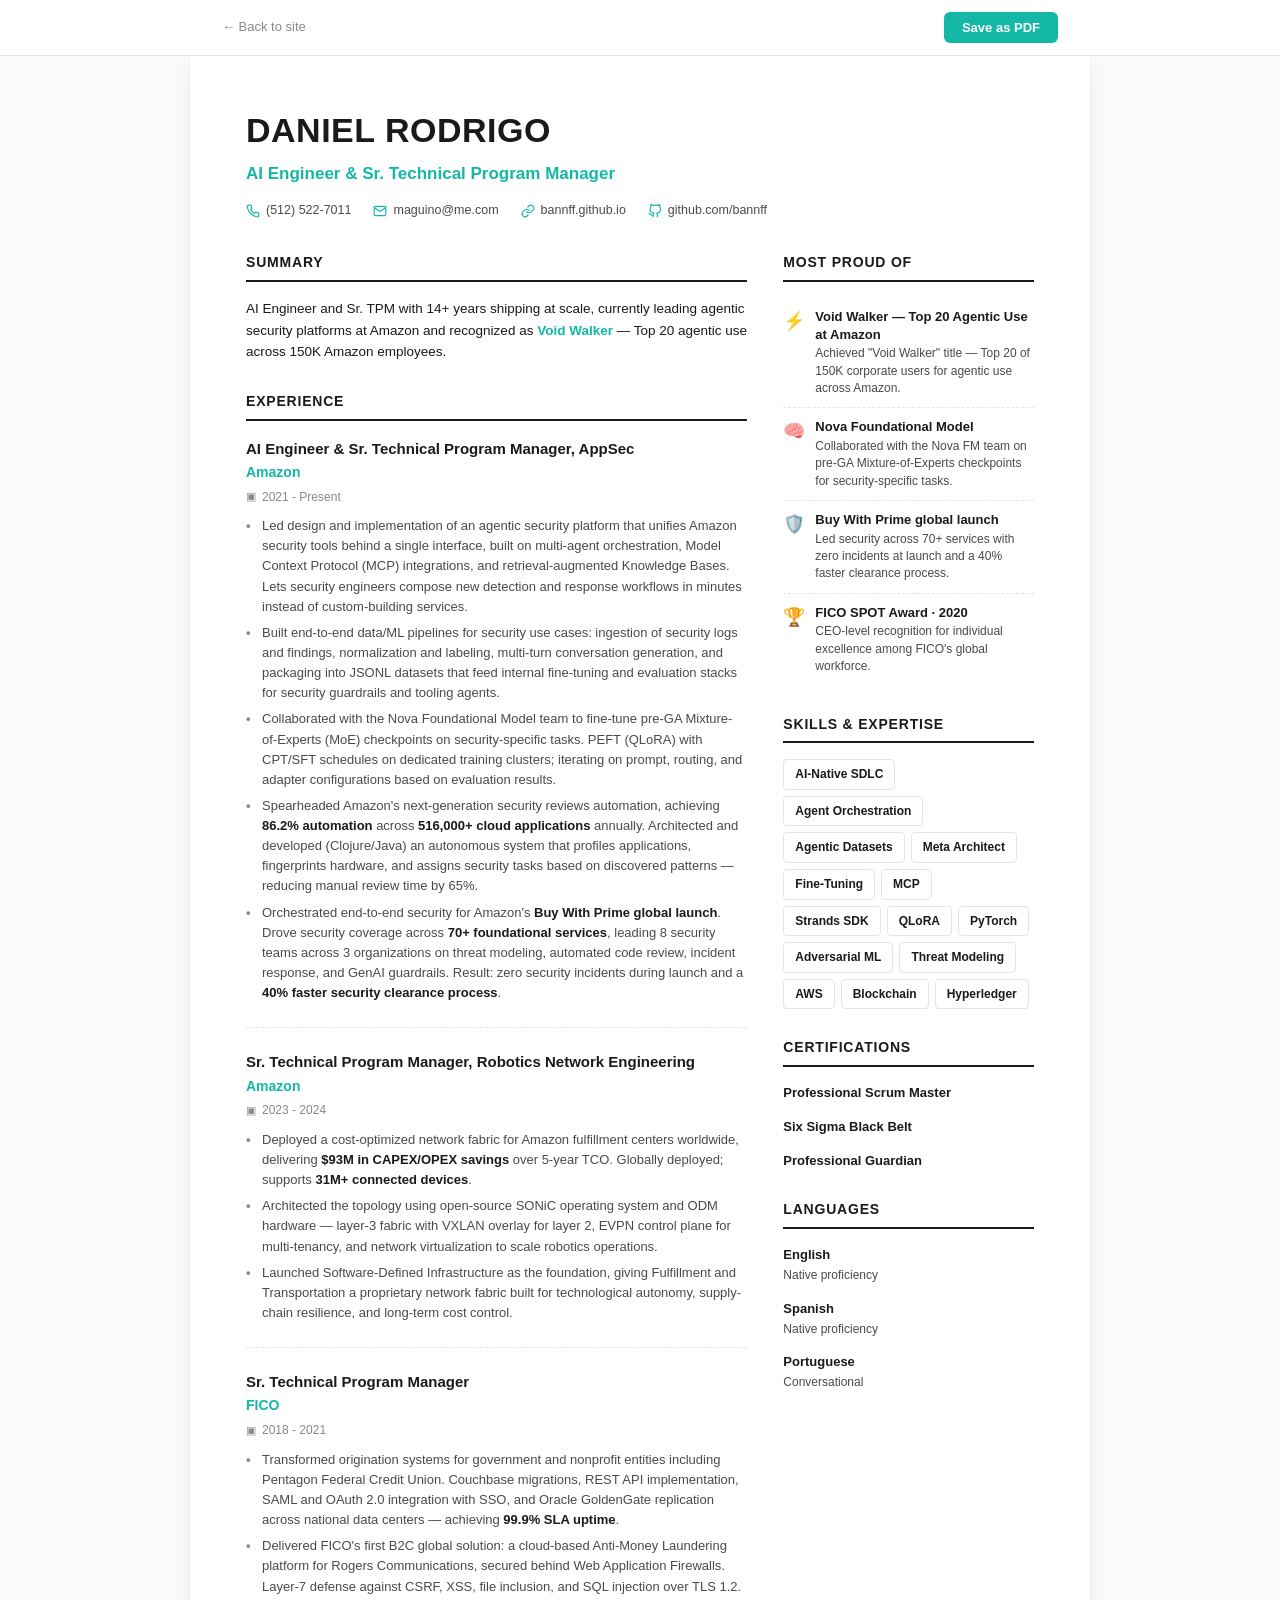
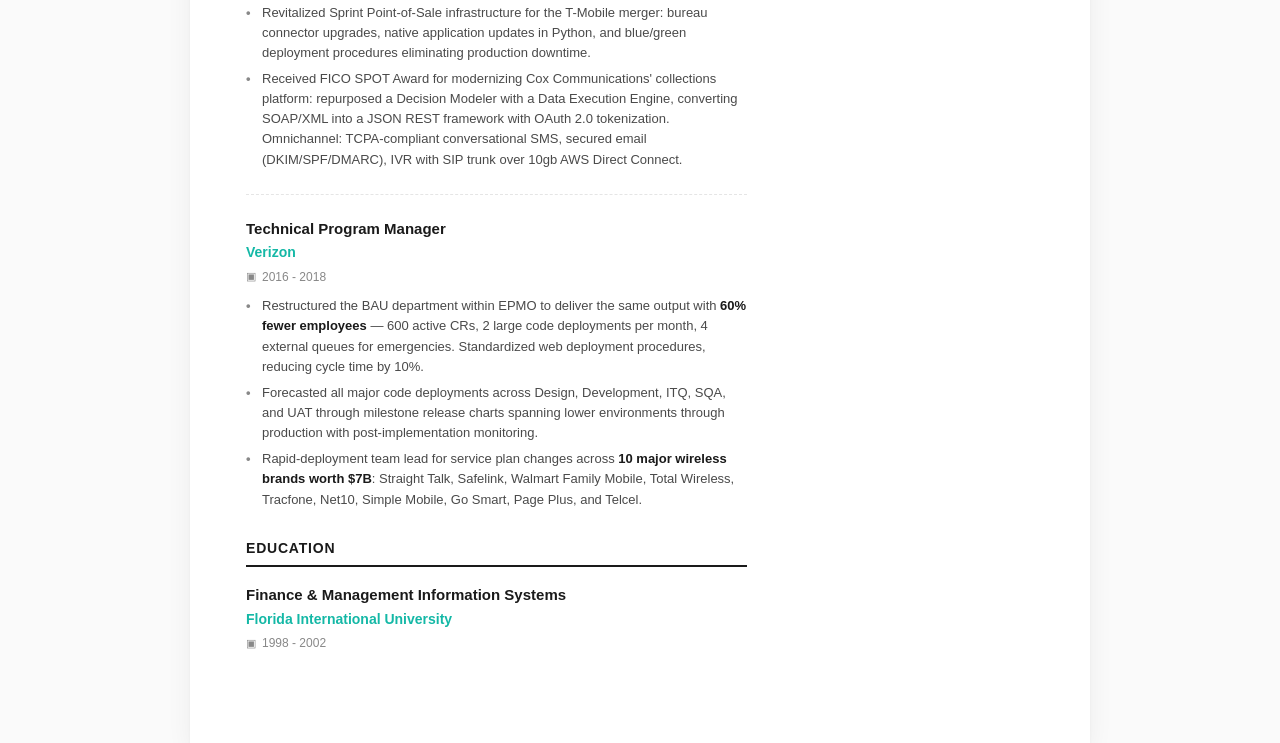
==== commit accf12b6: "Resume: lead with AI Engineer before Sr. TPM in title, summary, AppSec role, and meta description" ====
--- a/resume.html
+++ b/resume.html
@@ -4,7 +4,7 @@
   <meta charset="UTF-8" />
   <meta name="viewport" content="width=device-width, initial-scale=1.0" />
   <title>Daniel Rodrigo — Resume</title>
-  <meta name="description" content="Resume of Daniel Rodrigo, Sr. Technical Program Manager and AI Engineer at Amazon. 14+ years of experience." />
+  <meta name="description" content="Resume of Daniel Rodrigo, AI Engineer and Sr. Technical Program Manager at Amazon. 14+ years of experience." />
   <link rel="icon" href="data:image/svg+xml,<svg xmlns=%22http://www.w3.org/2000/svg%22 viewBox=%220 0 100 100%22><text y=%22.9em%22 font-size=%2290%22>⚡</text></svg>" />
   <link rel="stylesheet" href="resume.css" />
 </head>
@@ -19,7 +19,7 @@
   <main class="resume">
     <header class="resume-header">
       <h1>DANIEL RODRIGO</h1>
-      <p class="resume-title">Sr. Technical Program Manager &amp; AI Engineer</p>
+      <p class="resume-title">AI Engineer &amp; Sr. Technical Program Manager</p>
       <div class="contact-row">
         <span class="contact-item">
           <svg viewBox="0 0 24 24" width="14" height="14" fill="none" stroke="currentColor" stroke-width="2" stroke-linecap="round" stroke-linejoin="round"><path d="M22 16.92v3a2 2 0 0 1-2.18 2 19.79 19.79 0 0 1-8.63-3.07 19.5 19.5 0 0 1-6-6 19.79 19.79 0 0 1-3.07-8.67A2 2 0 0 1 4.11 2h3a2 2 0 0 1 2 1.72 12.84 12.84 0 0 0 .7 2.81 2 2 0 0 1-.45 2.11L8.09 9.91a16 16 0 0 0 6 6l1.27-1.27a2 2 0 0 1 2.11-.45 12.84 12.84 0 0 0 2.81.7A2 2 0 0 1 22 16.92z"/></svg>
@@ -44,14 +44,14 @@
       <div class="resume-main">
         <section class="resume-section">
           <h2>Summary</h2>
-          <p class="summary">Sr. TPM and AI Engineer with 14+ years shipping at scale, currently leading agentic security platforms at Amazon and recognized as <em>Void Walker</em> — Top 20 agentic use across 150K Amazon employees.</p>
+          <p class="summary">AI Engineer and Sr. TPM with 14+ years shipping at scale, currently leading agentic security platforms at Amazon and recognized as <em>Void Walker</em> — Top 20 agentic use across 150K Amazon employees.</p>
         </section>
 
         <section class="resume-section">
           <h2>Experience</h2>
 
           <article class="job">
-            <h3 class="job-title">Sr. Technical Program Manager, AppSec AI</h3>
+            <h3 class="job-title">AI Engineer &amp; Sr. Technical Program Manager, AppSec</h3>
             <p class="job-company">Amazon</p>
             <p class="job-dates"><span class="date-icon">▣</span> 2021 - Present</p>
             <ul>
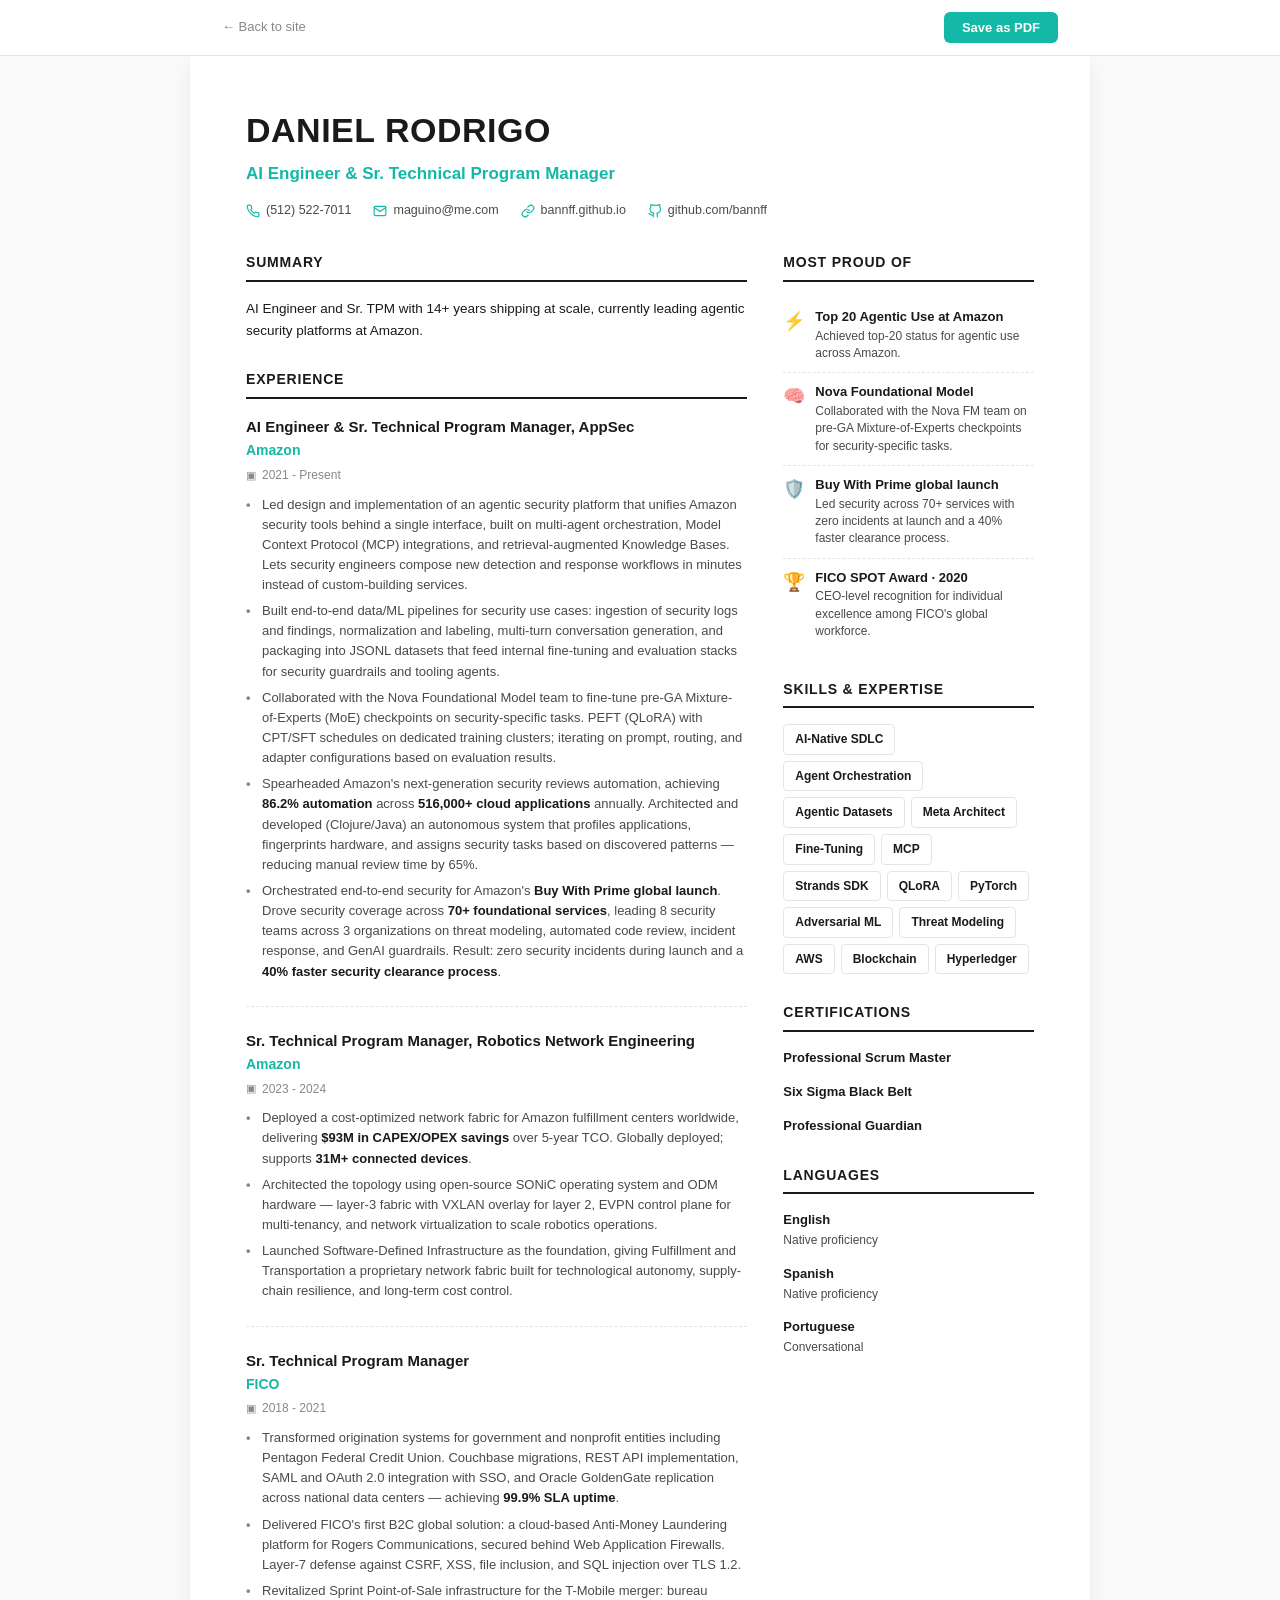
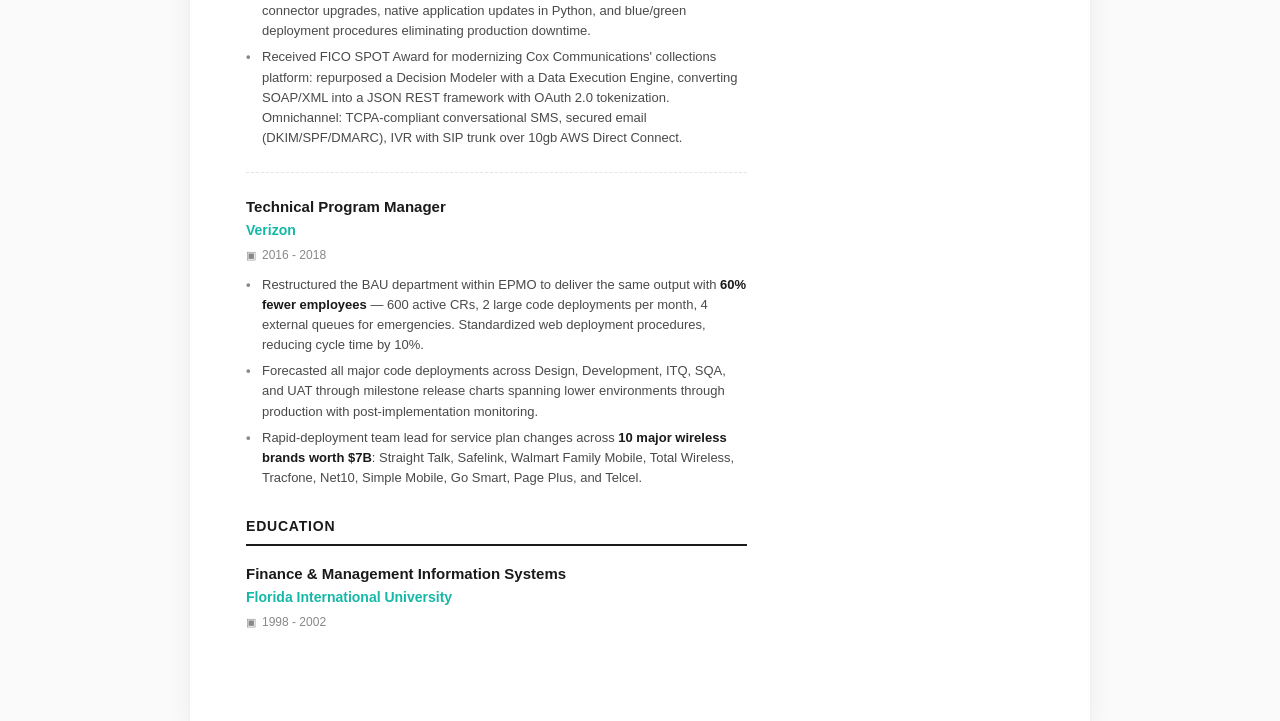
==== commit 9b9c7c9a: "Scrub resume for public sharing" ====
--- a/resume.html
+++ b/resume.html
@@ -44,7 +44,7 @@
       <div class="resume-main">
         <section class="resume-section">
           <h2>Summary</h2>
-          <p class="summary">AI Engineer and Sr. TPM with 14+ years shipping at scale, currently leading agentic security platforms at Amazon and recognized as <em>Void Walker</em> — Top 20 agentic use across 150K Amazon employees.</p>
+          <p class="summary">AI Engineer and Sr. TPM with 14+ years shipping at scale, currently leading agentic security platforms at Amazon.</p>
         </section>
 
         <section class="resume-section">
@@ -114,8 +114,8 @@
           <div class="proud-item">
             <span class="proud-icon">⚡</span>
             <div>
-              <h4>Void Walker — Top 20 Agentic Use at Amazon</h4>
-              <p>Achieved "Void Walker" title — Top 20 of 150K corporate users for agentic use across Amazon.</p>
+              <h4>Top 20 Agentic Use at Amazon</h4>
+              <p>Achieved top-20 status for agentic use across Amazon.</p>
             </div>
           </div>
           <div class="proud-item">
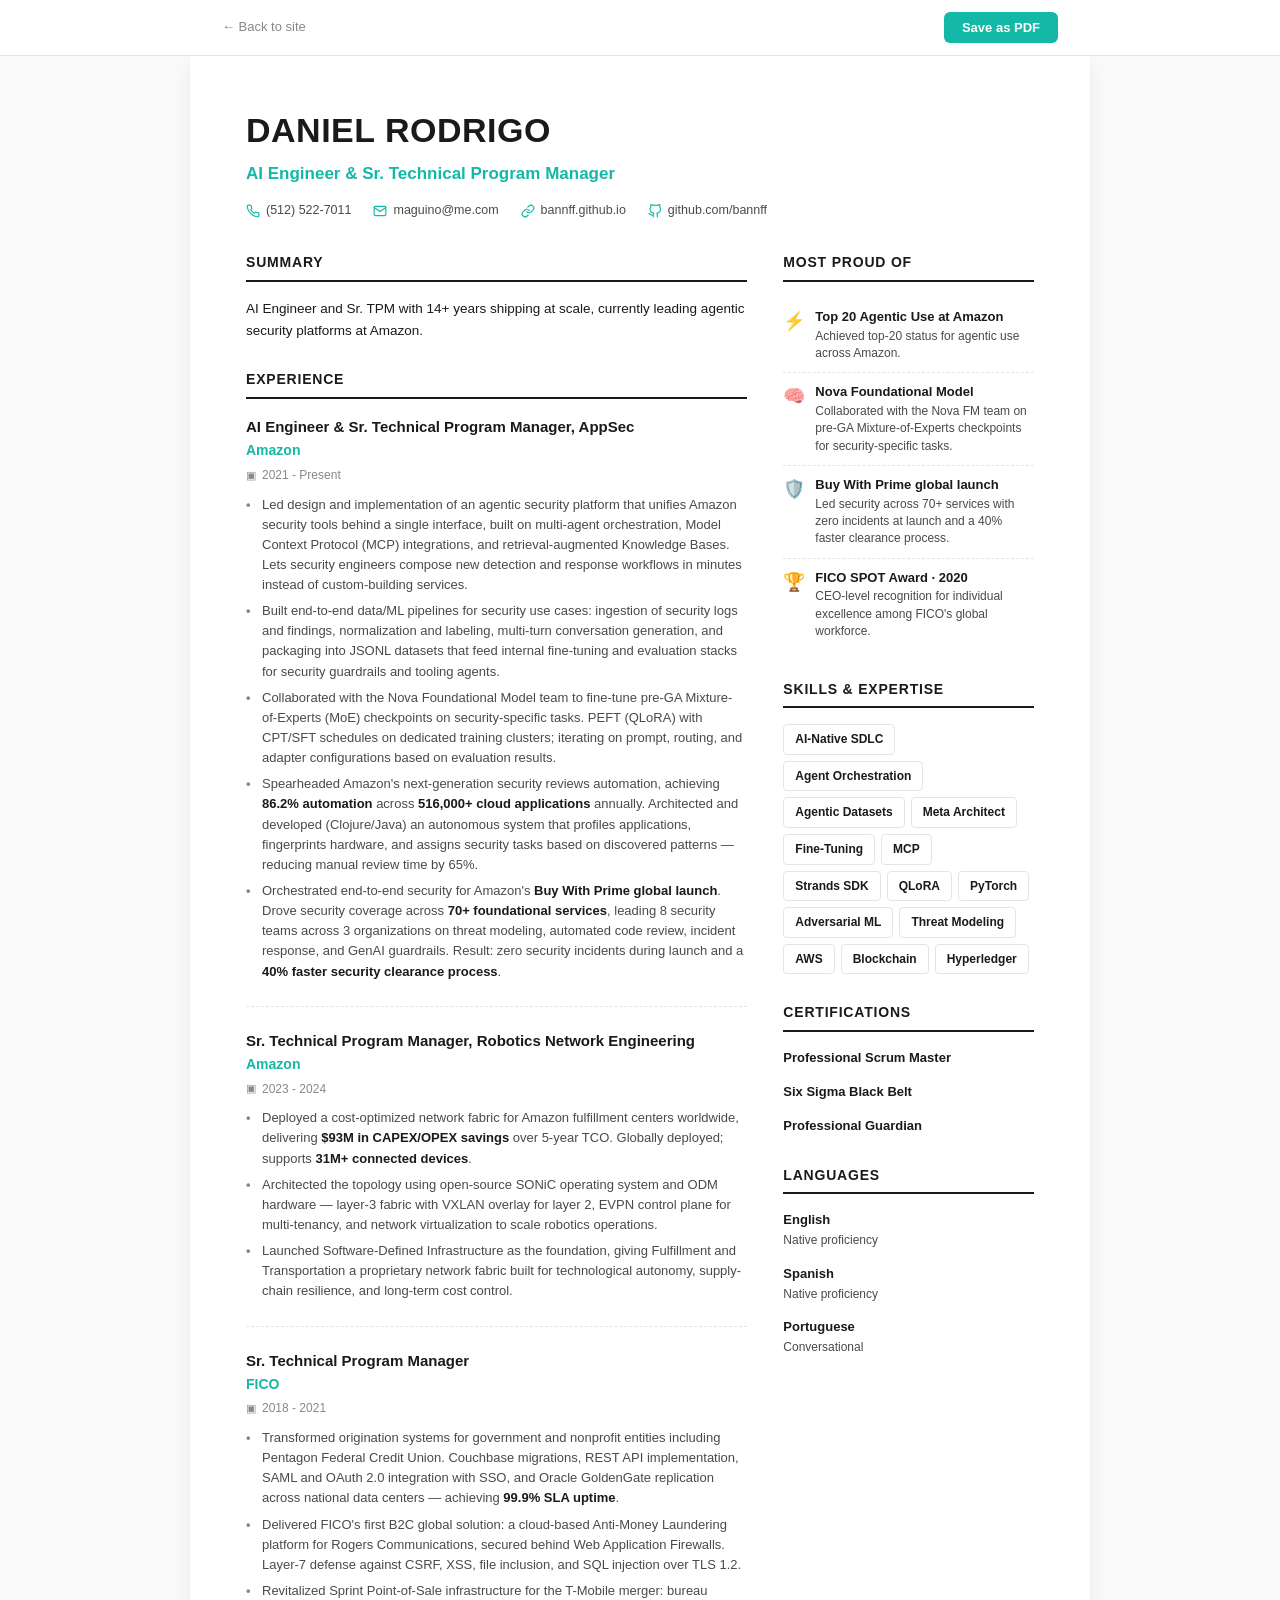
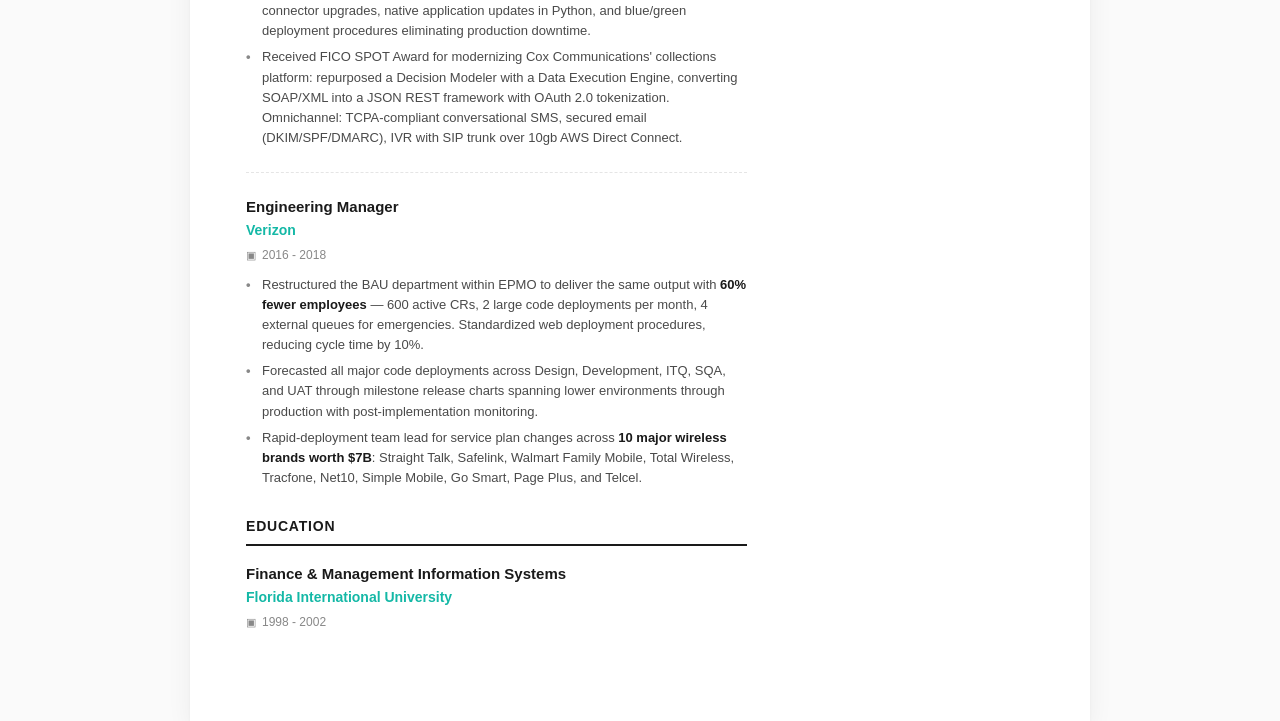
==== commit 01da7bb7: "fix(resume): update Verizon title to Engineering Manager Co-Authored-By: Claude Sonnet 5.5 <noreply@" ====
--- a/resume.html
+++ b/resume.html
@@ -87,7 +87,7 @@
           </article>
 
           <article class="job">
-            <h3 class="job-title">Technical Program Manager</h3>
+            <h3 class="job-title">Engineering Manager</h3>
             <p class="job-company">Verizon</p>
             <p class="job-dates"><span class="date-icon">▣</span> 2016 - 2018</p>
             <ul>
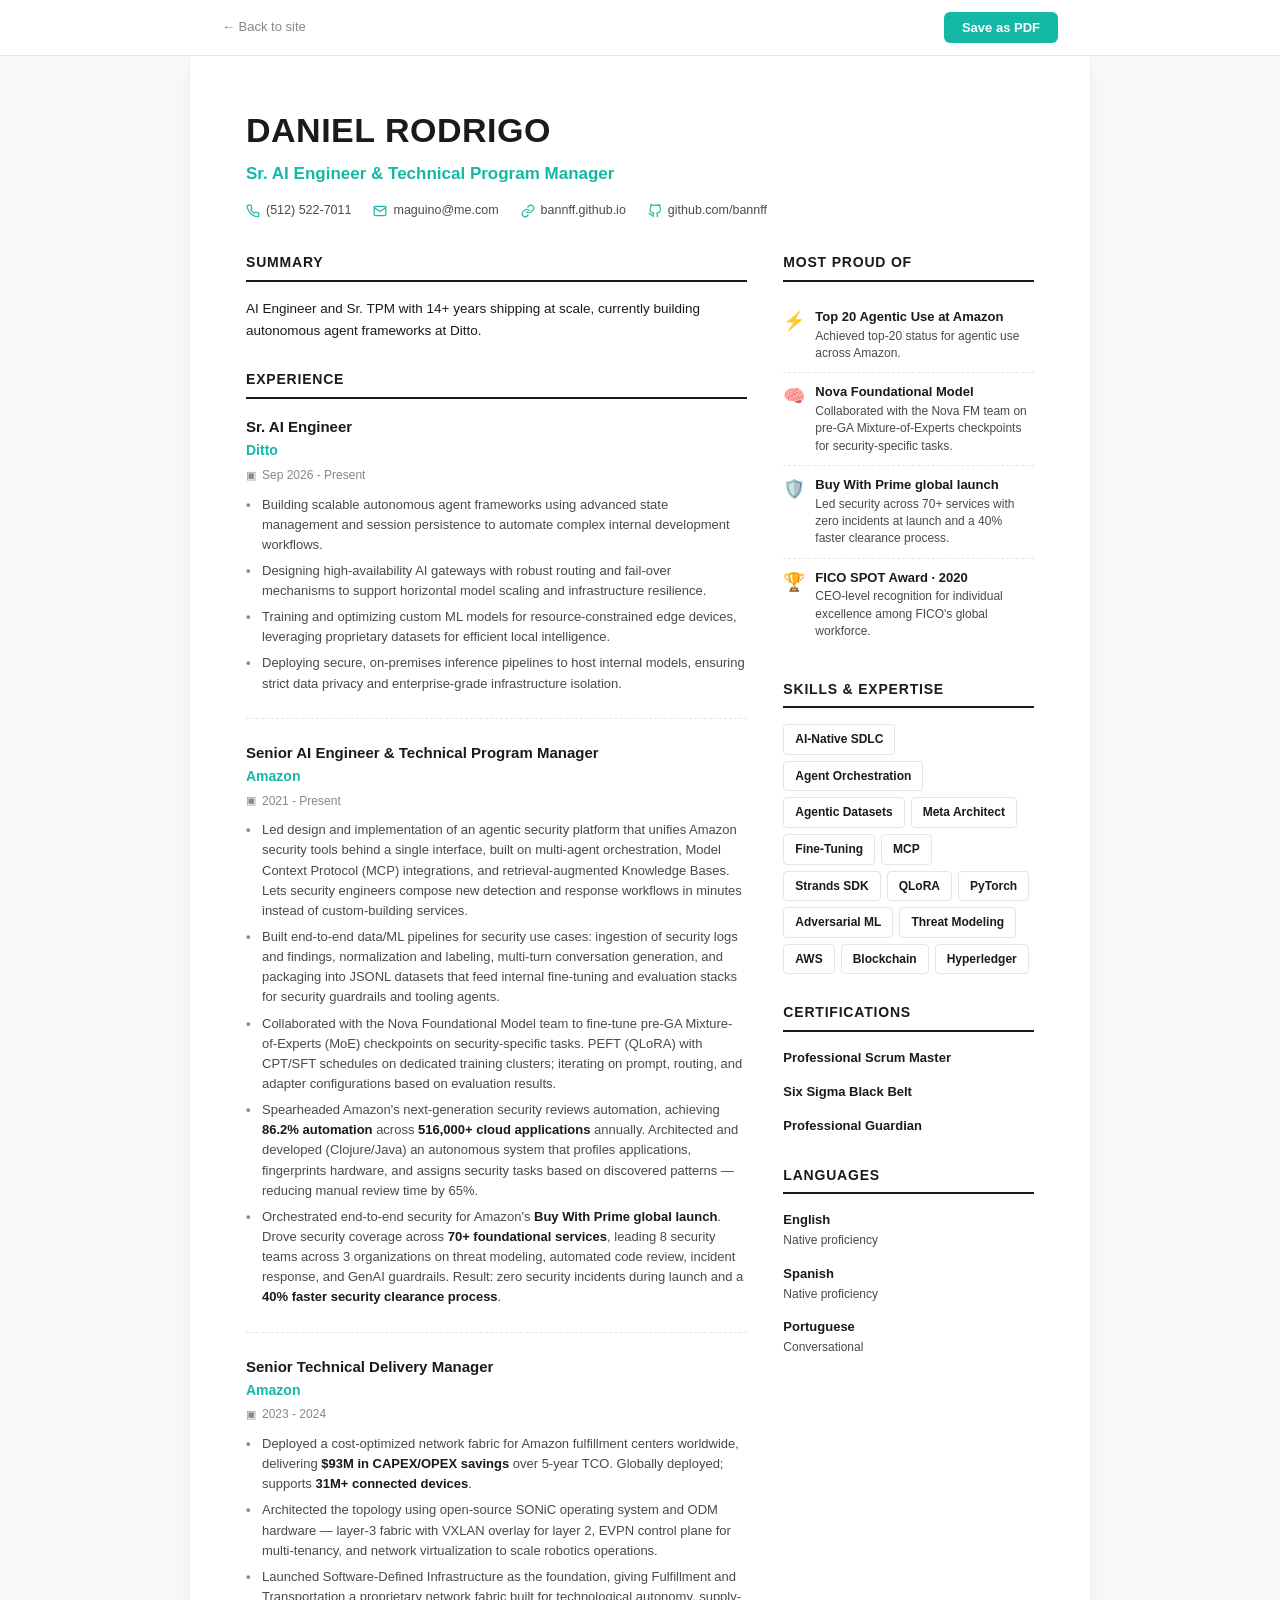
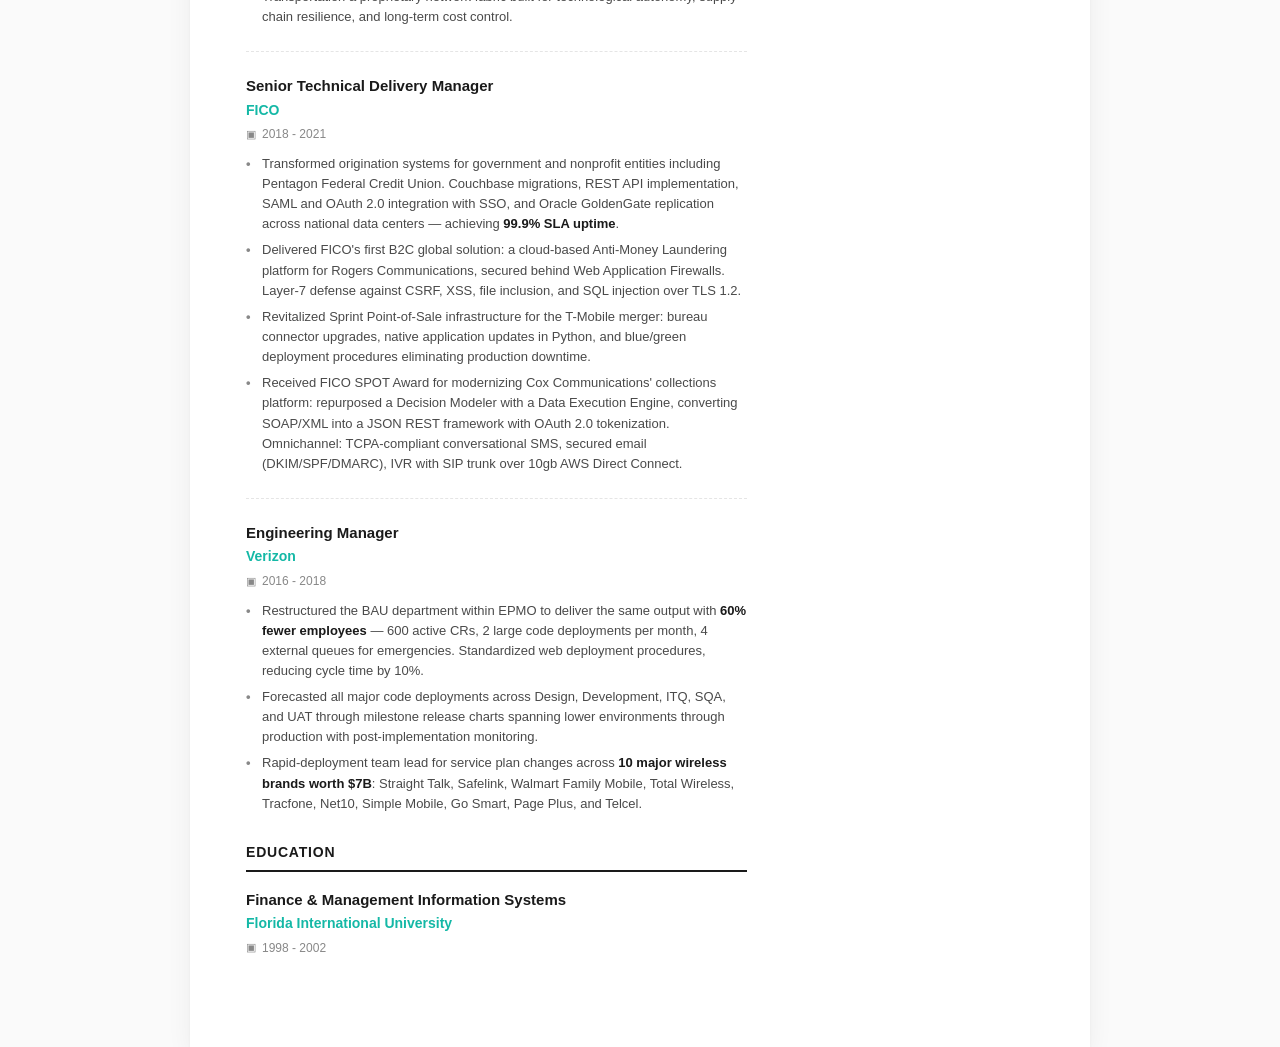
==== commit d6de410a: "feat(resume): sync job titles with LinkedIn, add Ditto role" ====
--- a/resume.html
+++ b/resume.html
@@ -4,7 +4,7 @@
   <meta charset="UTF-8" />
   <meta name="viewport" content="width=device-width, initial-scale=1.0" />
   <title>Daniel Rodrigo — Resume</title>
-  <meta name="description" content="Resume of Daniel Rodrigo, AI Engineer and Sr. Technical Program Manager at Amazon. 14+ years of experience." />
+  <meta name="description" content="Resume of Daniel Rodrigo, Sr. AI Engineer at Ditto and Senior AI Engineer & Technical Program Manager at Amazon. 14+ years of experience." />
   <link rel="icon" href="data:image/svg+xml,<svg xmlns=%22http://www.w3.org/2000/svg%22 viewBox=%220 0 100 100%22><text y=%22.9em%22 font-size=%2290%22>⚡</text></svg>" />
   <link rel="stylesheet" href="resume.css" />
 </head>
@@ -19,7 +19,7 @@
   <main class="resume">
     <header class="resume-header">
       <h1>DANIEL RODRIGO</h1>
-      <p class="resume-title">AI Engineer &amp; Sr. Technical Program Manager</p>
+      <p class="resume-title">Sr. AI Engineer &amp; Technical Program Manager</p>
       <div class="contact-row">
         <span class="contact-item">
           <svg viewBox="0 0 24 24" width="14" height="14" fill="none" stroke="currentColor" stroke-width="2" stroke-linecap="round" stroke-linejoin="round"><path d="M22 16.92v3a2 2 0 0 1-2.18 2 19.79 19.79 0 0 1-8.63-3.07 19.5 19.5 0 0 1-6-6 19.79 19.79 0 0 1-3.07-8.67A2 2 0 0 1 4.11 2h3a2 2 0 0 1 2 1.72 12.84 12.84 0 0 0 .7 2.81 2 2 0 0 1-.45 2.11L8.09 9.91a16 16 0 0 0 6 6l1.27-1.27a2 2 0 0 1 2.11-.45 12.84 12.84 0 0 0 2.81.7A2 2 0 0 1 22 16.92z"/></svg>
@@ -44,14 +44,26 @@
       <div class="resume-main">
         <section class="resume-section">
           <h2>Summary</h2>
-          <p class="summary">AI Engineer and Sr. TPM with 14+ years shipping at scale, currently leading agentic security platforms at Amazon.</p>
+          <p class="summary">AI Engineer and Sr. TPM with 14+ years shipping at scale, currently building autonomous agent frameworks at Ditto.</p>
         </section>
 
         <section class="resume-section">
           <h2>Experience</h2>
 
           <article class="job">
-            <h3 class="job-title">AI Engineer &amp; Sr. Technical Program Manager, AppSec</h3>
+            <h3 class="job-title">Sr. AI Engineer</h3>
+            <p class="job-company">Ditto</p>
+            <p class="job-dates"><span class="date-icon">▣</span> Sep 2026 - Present</p>
+            <ul>
+              <li>Building scalable autonomous agent frameworks using advanced state management and session persistence to automate complex internal development workflows.</li>
+              <li>Designing high-availability AI gateways with robust routing and fail-over mechanisms to support horizontal model scaling and infrastructure resilience.</li>
+              <li>Training and optimizing custom ML models for resource-constrained edge devices, leveraging proprietary datasets for efficient local intelligence.</li>
+              <li>Deploying secure, on-premises inference pipelines to host internal models, ensuring strict data privacy and enterprise-grade infrastructure isolation.</li>
+            </ul>
+          </article>
+
+          <article class="job">
+            <h3 class="job-title">Senior AI Engineer &amp; Technical Program Manager</h3>
             <p class="job-company">Amazon</p>
             <p class="job-dates"><span class="date-icon">▣</span> 2021 - Present</p>
             <ul>
@@ -64,7 +76,7 @@
           </article>
 
           <article class="job">
-            <h3 class="job-title">Sr. Technical Program Manager, Robotics Network Engineering</h3>
+            <h3 class="job-title">Senior Technical Delivery Manager</h3>
             <p class="job-company">Amazon</p>
             <p class="job-dates"><span class="date-icon">▣</span> 2023 - 2024</p>
             <ul>
@@ -75,7 +87,7 @@
           </article>
 
           <article class="job">
-            <h3 class="job-title">Sr. Technical Program Manager</h3>
+            <h3 class="job-title">Senior Technical Delivery Manager</h3>
             <p class="job-company">FICO</p>
             <p class="job-dates"><span class="date-icon">▣</span> 2018 - 2021</p>
             <ul>
--- a/resume.css
+++ b/resume.css
@@ -333,7 +333,7 @@
 @media print {
   @page {
     size: letter;
-    margin: 0.4in;
+    margin: 0.35in;
   }
 
   html, body {
@@ -363,8 +363,13 @@
   .job-title { font-size: 10.5pt !important; }
   .job-company { font-size: 10pt !important; }
   .job-dates { font-size: 8.5pt !important; }
-  .job ul li { font-size: 9pt !important; line-height: 1.45 !important; }
+  .job ul li { font-size: 8.5pt !important; line-height: 1.34 !important; }
   .summary { font-size: 9.5pt !important; line-height: 1.5 !important; }
+
+  .resume-section { margin-bottom: 18px !important; }
+  .aside-section { margin-bottom: 18px !important; }
+  .job { margin-bottom: 13px !important; }
+  .job ul { margin-top: 4px !important; }
 
   .proud-item h4,
   .aside-item h4,
@@ -374,7 +379,19 @@
   .aside-item p { font-size: 8pt !important; }
 
   .job {
-    page-break-inside: avoid;
+    break-inside: auto;
+  }
+
+  /* keep a heading glued to its first bullet, but let long roles flow across pages */
+  .job-title,
+  .job-company,
+  .job-dates,
+  .resume-section > h2,
+  .aside-section > h2 {
+    break-after: avoid;
+  }
+
+  .job ul li {
     break-inside: avoid;
   }
 
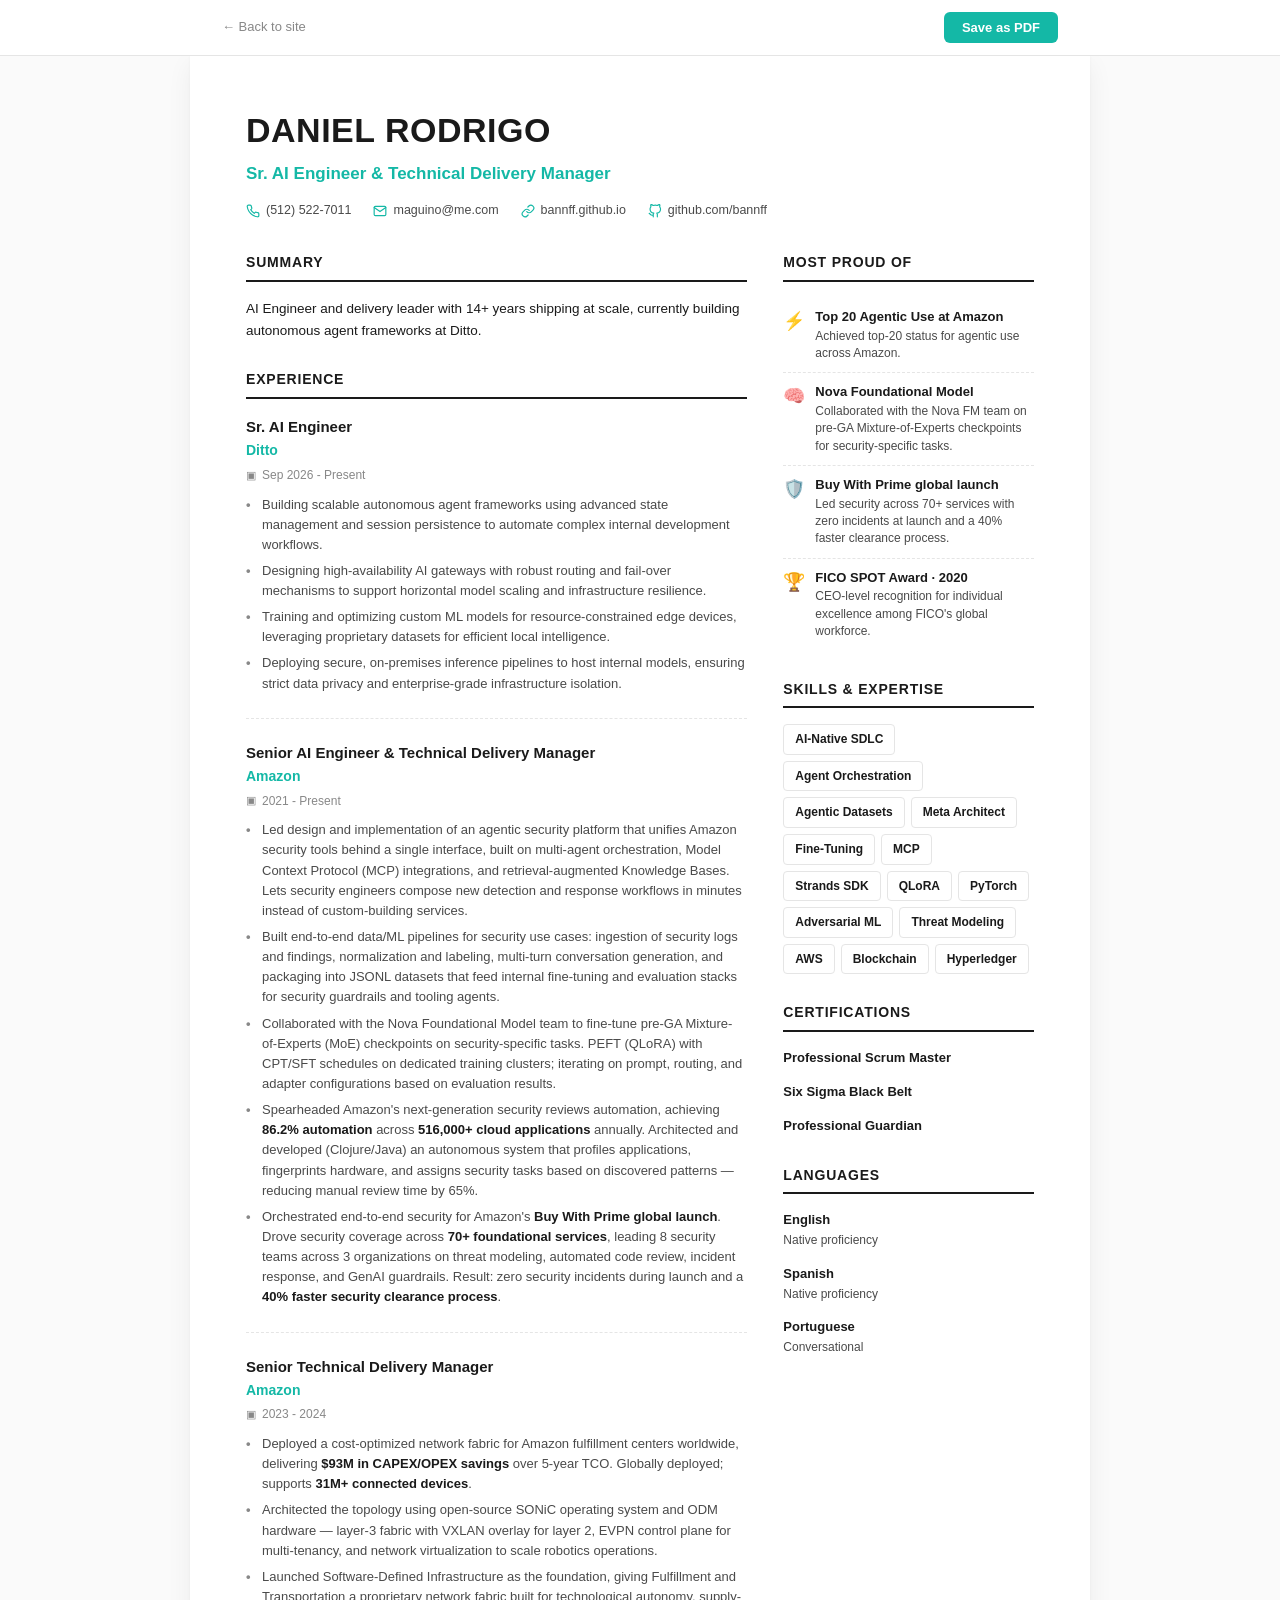
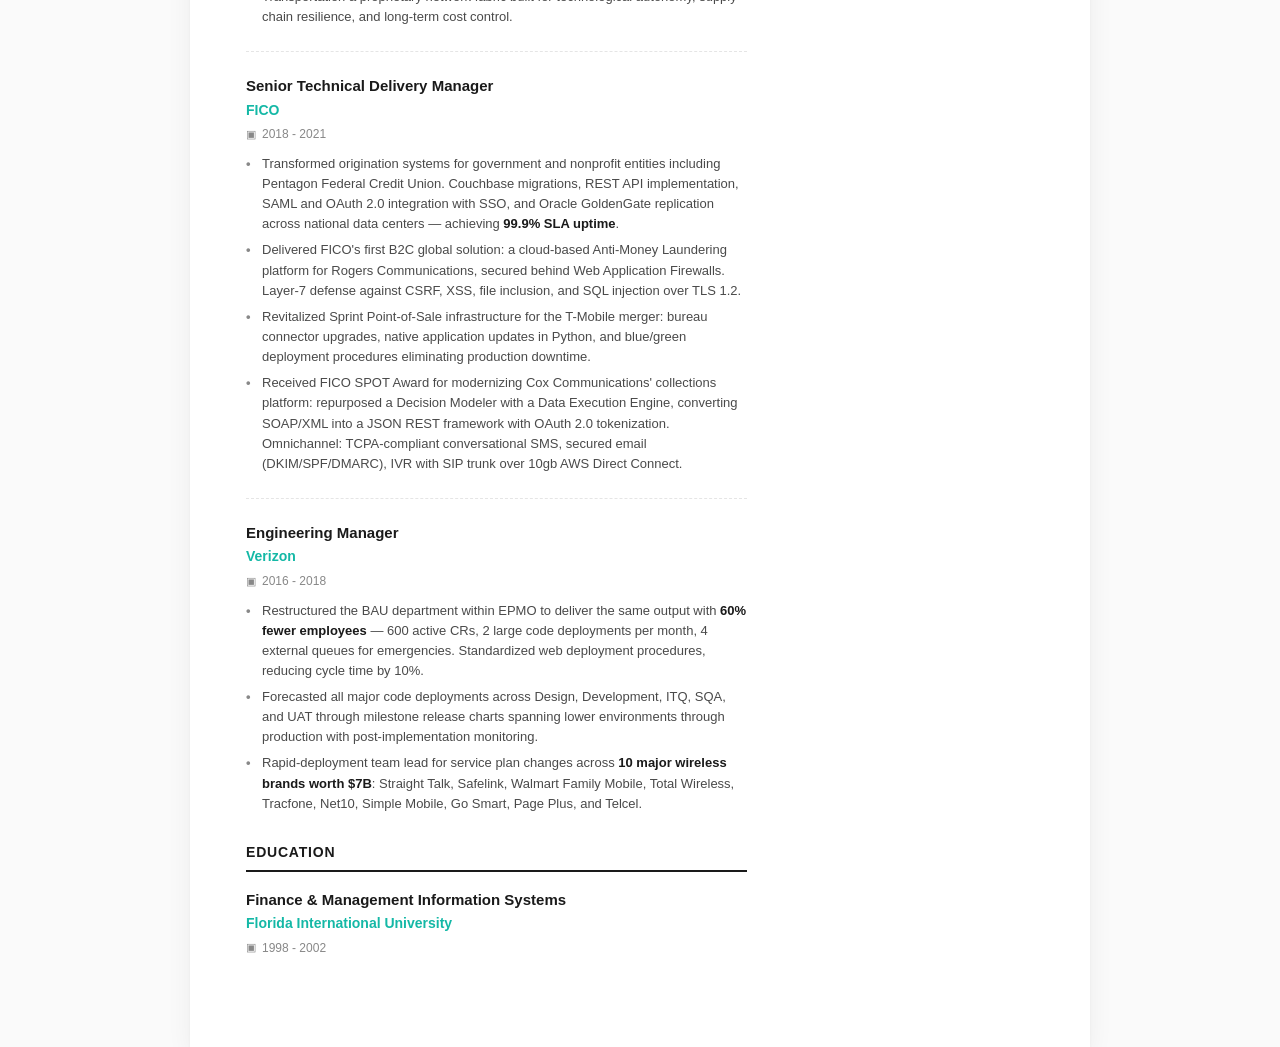
==== commit b6cd5aa6: "fix(resume): retitle Amazon role to Senior AI Engineer & Technical Delivery Manager" ====
--- a/resume.html
+++ b/resume.html
@@ -4,7 +4,7 @@
   <meta charset="UTF-8" />
   <meta name="viewport" content="width=device-width, initial-scale=1.0" />
   <title>Daniel Rodrigo — Resume</title>
-  <meta name="description" content="Resume of Daniel Rodrigo, Sr. AI Engineer at Ditto and Senior AI Engineer & Technical Program Manager at Amazon. 14+ years of experience." />
+  <meta name="description" content="Resume of Daniel Rodrigo, Sr. AI Engineer at Ditto and Senior AI Engineer & Technical Delivery Manager at Amazon. 14+ years of experience." />
   <link rel="icon" href="data:image/svg+xml,<svg xmlns=%22http://www.w3.org/2000/svg%22 viewBox=%220 0 100 100%22><text y=%22.9em%22 font-size=%2290%22>⚡</text></svg>" />
   <link rel="stylesheet" href="resume.css" />
 </head>
@@ -19,7 +19,7 @@
   <main class="resume">
     <header class="resume-header">
       <h1>DANIEL RODRIGO</h1>
-      <p class="resume-title">Sr. AI Engineer &amp; Technical Program Manager</p>
+      <p class="resume-title">Sr. AI Engineer &amp; Technical Delivery Manager</p>
       <div class="contact-row">
         <span class="contact-item">
           <svg viewBox="0 0 24 24" width="14" height="14" fill="none" stroke="currentColor" stroke-width="2" stroke-linecap="round" stroke-linejoin="round"><path d="M22 16.92v3a2 2 0 0 1-2.18 2 19.79 19.79 0 0 1-8.63-3.07 19.5 19.5 0 0 1-6-6 19.79 19.79 0 0 1-3.07-8.67A2 2 0 0 1 4.11 2h3a2 2 0 0 1 2 1.72 12.84 12.84 0 0 0 .7 2.81 2 2 0 0 1-.45 2.11L8.09 9.91a16 16 0 0 0 6 6l1.27-1.27a2 2 0 0 1 2.11-.45 12.84 12.84 0 0 0 2.81.7A2 2 0 0 1 22 16.92z"/></svg>
@@ -44,7 +44,7 @@
       <div class="resume-main">
         <section class="resume-section">
           <h2>Summary</h2>
-          <p class="summary">AI Engineer and Sr. TPM with 14+ years shipping at scale, currently building autonomous agent frameworks at Ditto.</p>
+          <p class="summary">AI Engineer and delivery leader with 14+ years shipping at scale, currently building autonomous agent frameworks at Ditto.</p>
         </section>
 
         <section class="resume-section">
@@ -63,7 +63,7 @@
           </article>
 
           <article class="job">
-            <h3 class="job-title">Senior AI Engineer &amp; Technical Program Manager</h3>
+            <h3 class="job-title">Senior AI Engineer &amp; Technical Delivery Manager</h3>
             <p class="job-company">Amazon</p>
             <p class="job-dates"><span class="date-icon">▣</span> 2021 - Present</p>
             <ul>
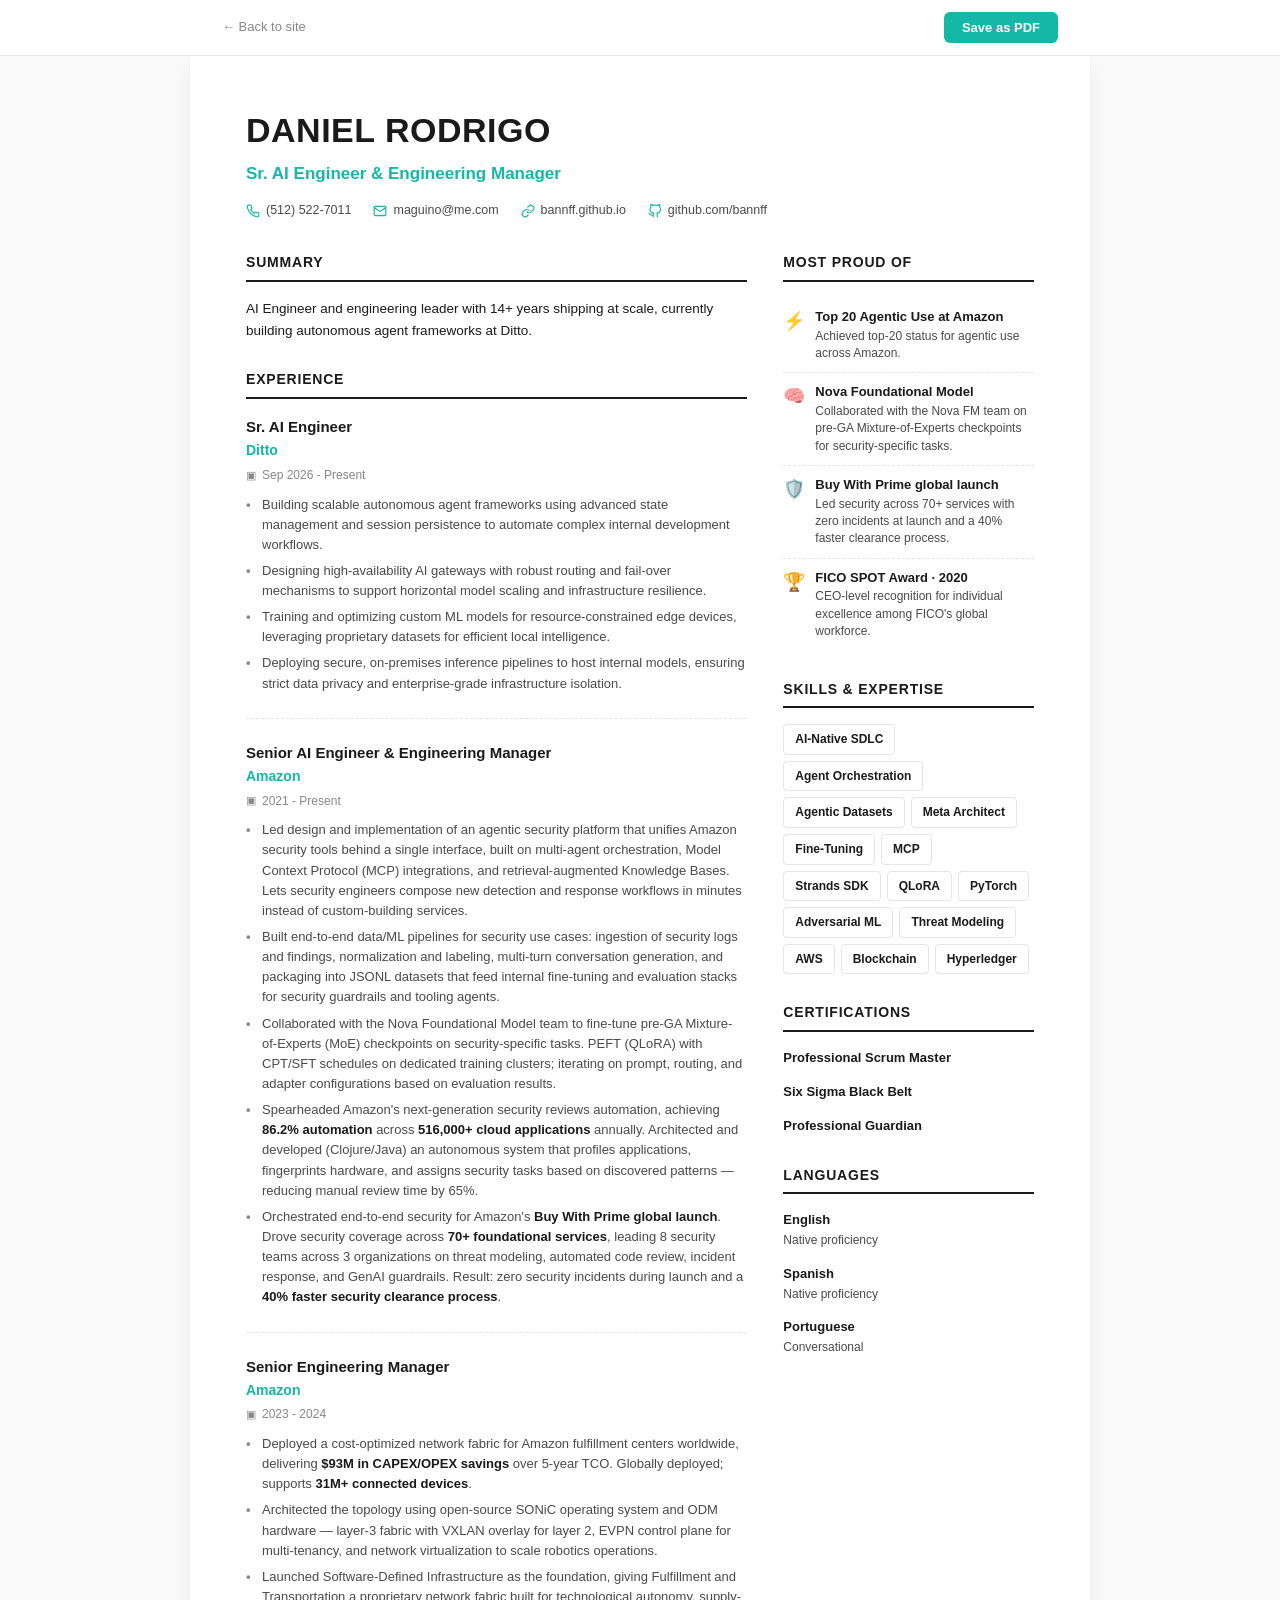
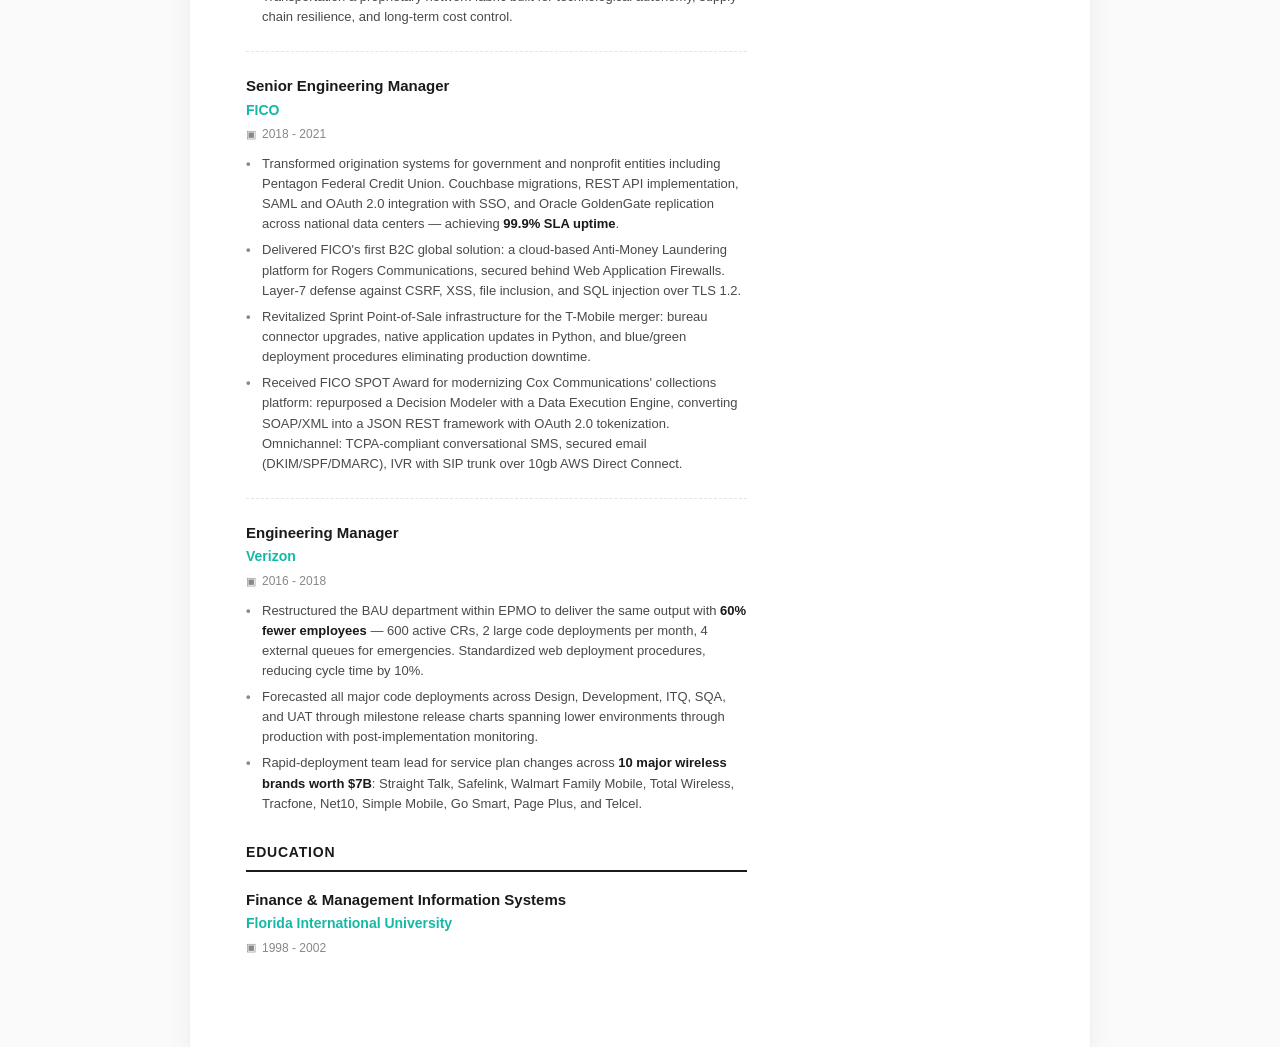
==== commit fd48d9bd: "feat(resume): retitle delivery manager roles to engineering manager" ====
--- a/resume.html
+++ b/resume.html
@@ -4,7 +4,7 @@
   <meta charset="UTF-8" />
   <meta name="viewport" content="width=device-width, initial-scale=1.0" />
   <title>Daniel Rodrigo — Resume</title>
-  <meta name="description" content="Resume of Daniel Rodrigo, Sr. AI Engineer at Ditto and Senior AI Engineer & Technical Delivery Manager at Amazon. 14+ years of experience." />
+  <meta name="description" content="Resume of Daniel Rodrigo, Sr. AI Engineer at Ditto and Senior AI Engineer & Engineering Manager at Amazon. 14+ years of experience." />
   <link rel="icon" href="data:image/svg+xml,<svg xmlns=%22http://www.w3.org/2000/svg%22 viewBox=%220 0 100 100%22><text y=%22.9em%22 font-size=%2290%22>⚡</text></svg>" />
   <link rel="stylesheet" href="resume.css" />
 </head>
@@ -19,7 +19,7 @@
   <main class="resume">
     <header class="resume-header">
       <h1>DANIEL RODRIGO</h1>
-      <p class="resume-title">Sr. AI Engineer &amp; Technical Delivery Manager</p>
+      <p class="resume-title">Sr. AI Engineer &amp; Engineering Manager</p>
       <div class="contact-row">
         <span class="contact-item">
           <svg viewBox="0 0 24 24" width="14" height="14" fill="none" stroke="currentColor" stroke-width="2" stroke-linecap="round" stroke-linejoin="round"><path d="M22 16.92v3a2 2 0 0 1-2.18 2 19.79 19.79 0 0 1-8.63-3.07 19.5 19.5 0 0 1-6-6 19.79 19.79 0 0 1-3.07-8.67A2 2 0 0 1 4.11 2h3a2 2 0 0 1 2 1.72 12.84 12.84 0 0 0 .7 2.81 2 2 0 0 1-.45 2.11L8.09 9.91a16 16 0 0 0 6 6l1.27-1.27a2 2 0 0 1 2.11-.45 12.84 12.84 0 0 0 2.81.7A2 2 0 0 1 22 16.92z"/></svg>
@@ -44,7 +44,7 @@
       <div class="resume-main">
         <section class="resume-section">
           <h2>Summary</h2>
-          <p class="summary">AI Engineer and delivery leader with 14+ years shipping at scale, currently building autonomous agent frameworks at Ditto.</p>
+          <p class="summary">AI Engineer and engineering leader with 14+ years shipping at scale, currently building autonomous agent frameworks at Ditto.</p>
         </section>
 
         <section class="resume-section">
@@ -63,7 +63,7 @@
           </article>
 
           <article class="job">
-            <h3 class="job-title">Senior AI Engineer &amp; Technical Delivery Manager</h3>
+            <h3 class="job-title">Senior AI Engineer &amp; Engineering Manager</h3>
             <p class="job-company">Amazon</p>
             <p class="job-dates"><span class="date-icon">▣</span> 2021 - Present</p>
             <ul>
@@ -76,7 +76,7 @@
           </article>
 
           <article class="job">
-            <h3 class="job-title">Senior Technical Delivery Manager</h3>
+            <h3 class="job-title">Senior Engineering Manager</h3>
             <p class="job-company">Amazon</p>
             <p class="job-dates"><span class="date-icon">▣</span> 2023 - 2024</p>
             <ul>
@@ -87,7 +87,7 @@
           </article>
 
           <article class="job">
-            <h3 class="job-title">Senior Technical Delivery Manager</h3>
+            <h3 class="job-title">Senior Engineering Manager</h3>
             <p class="job-company">FICO</p>
             <p class="job-dates"><span class="date-icon">▣</span> 2018 - 2021</p>
             <ul>
